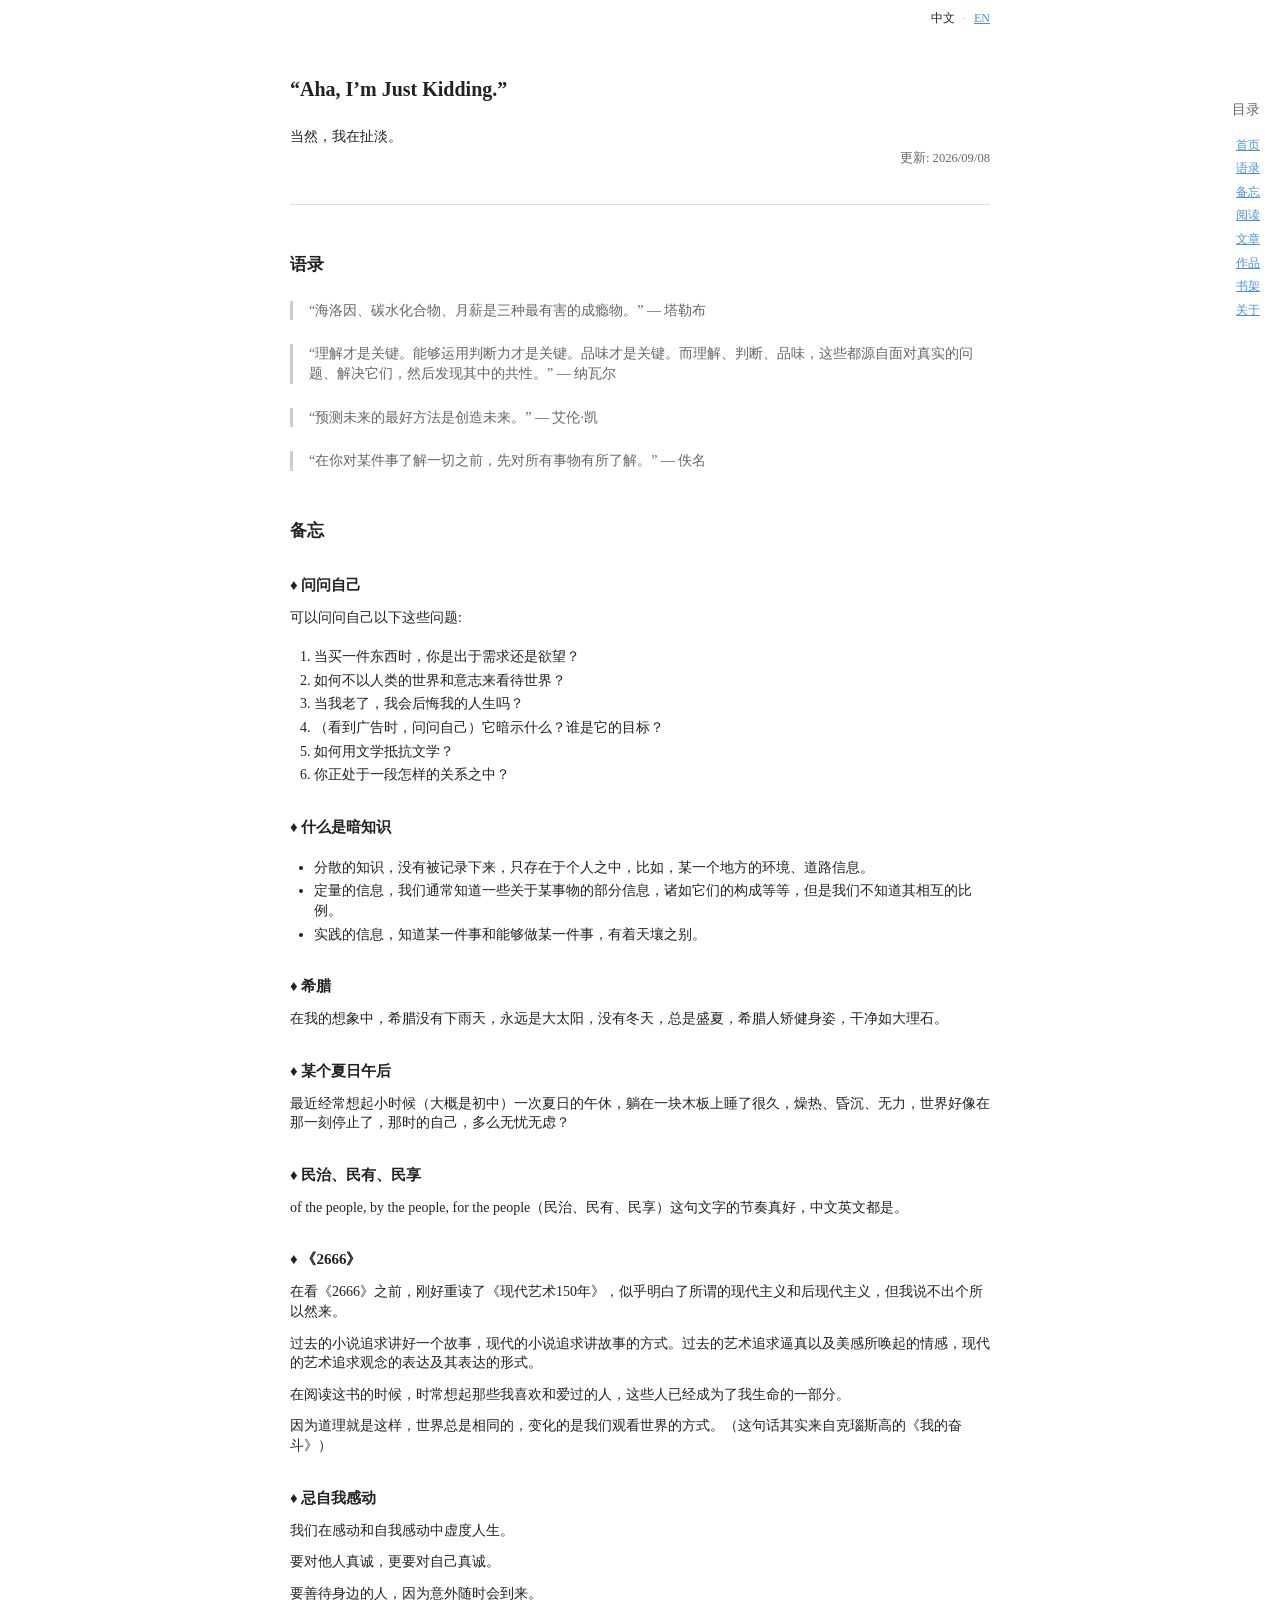
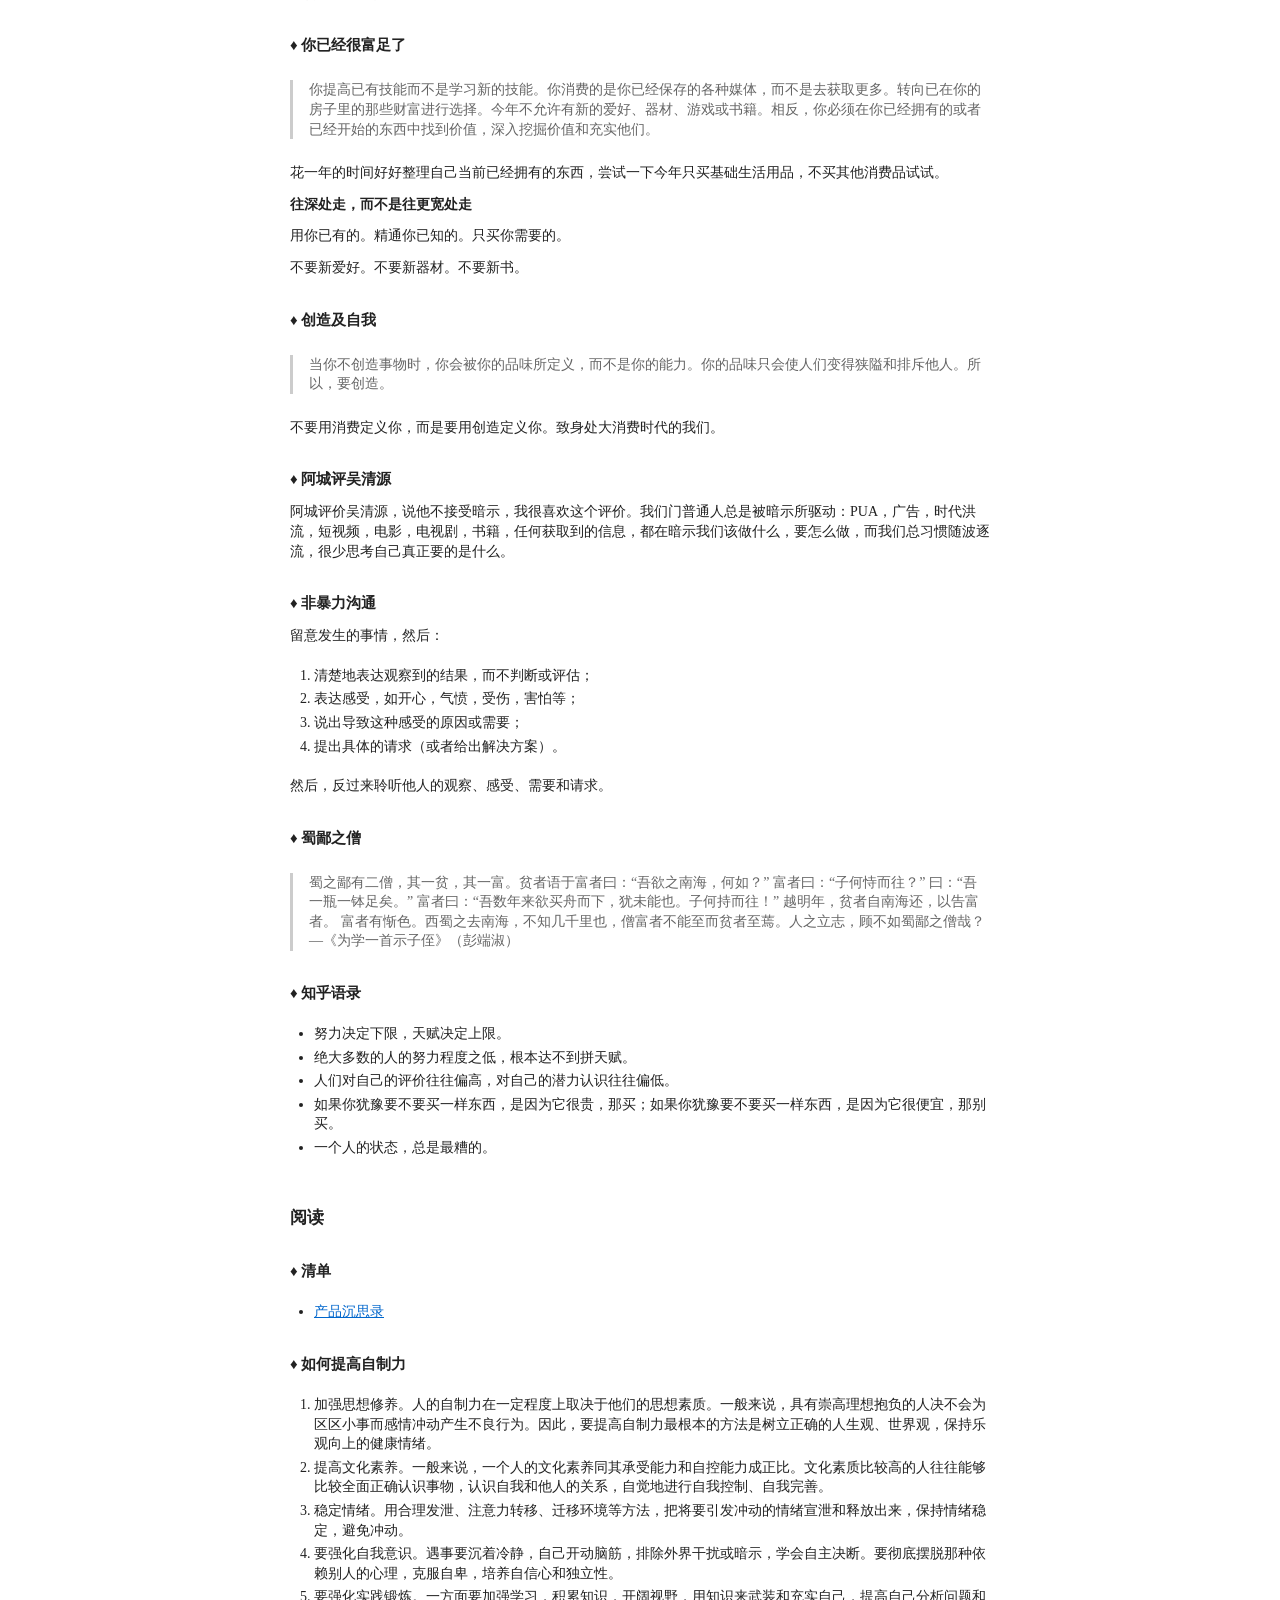
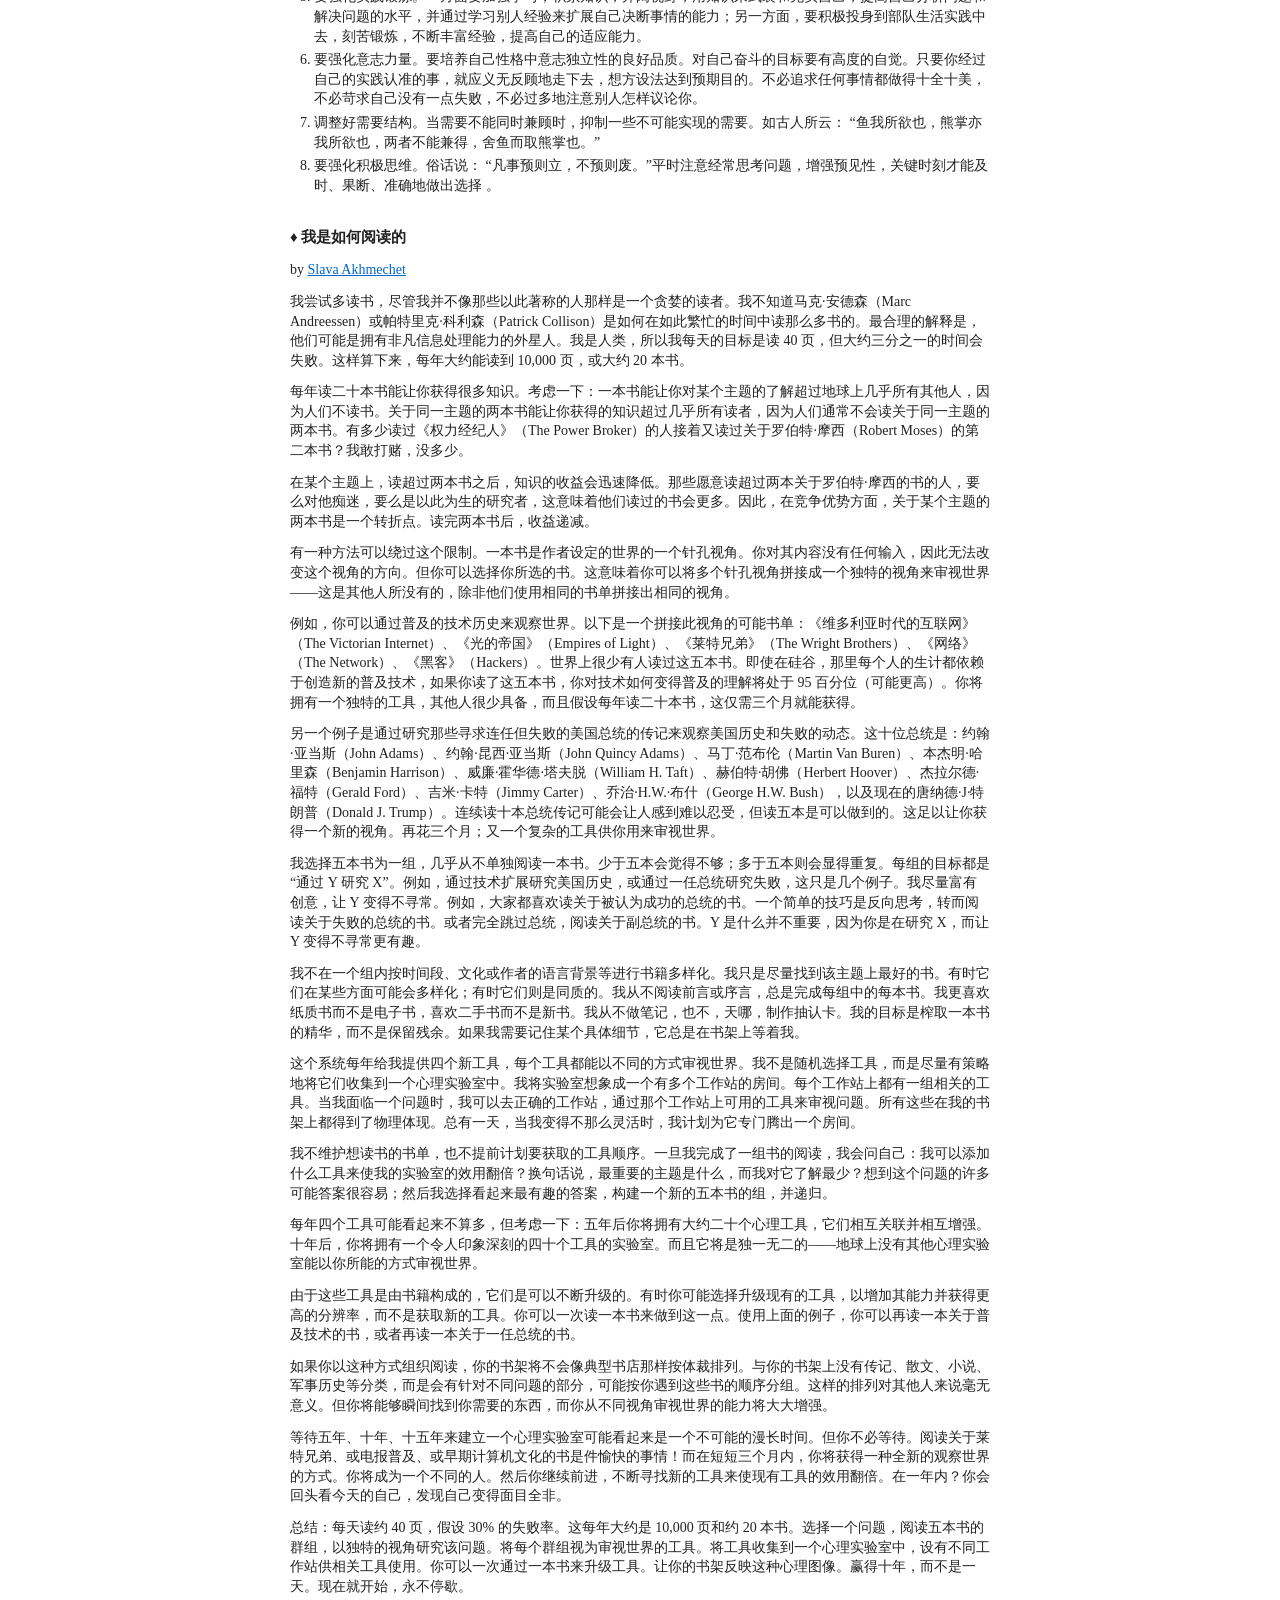
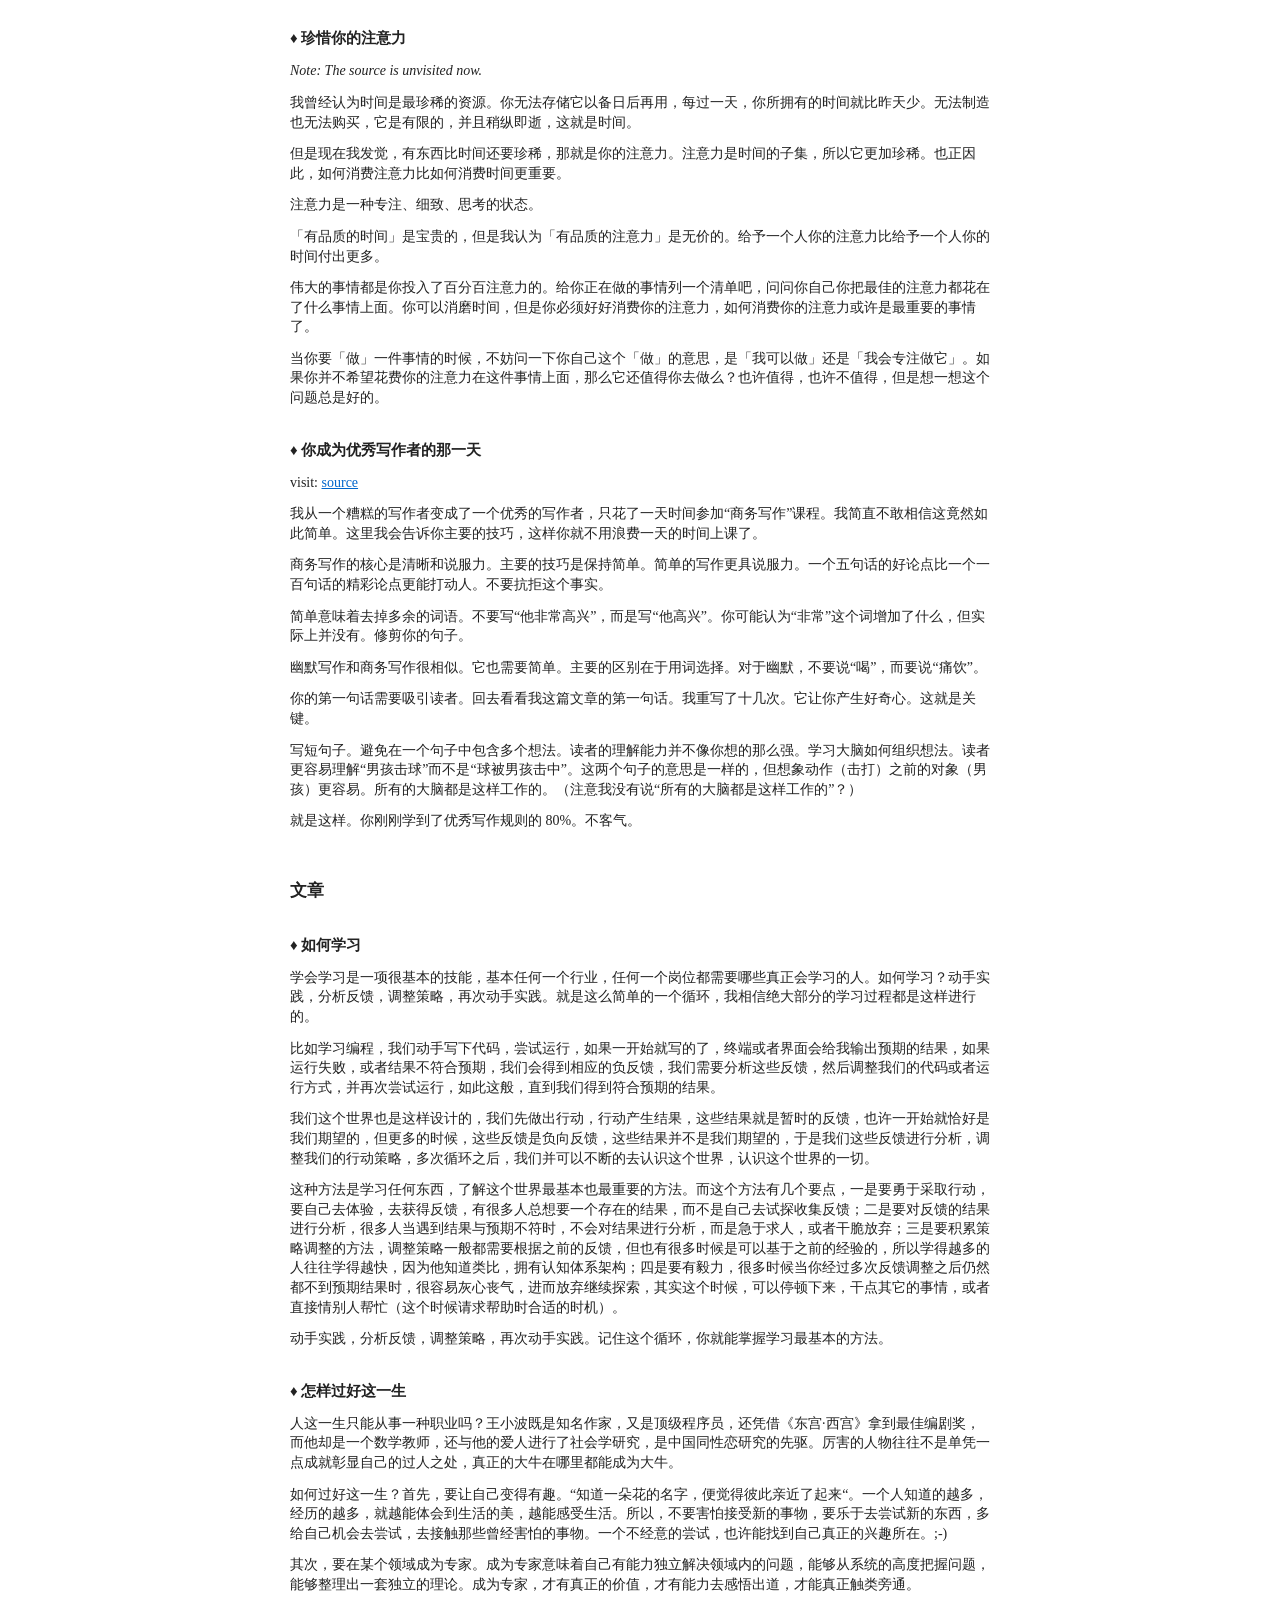
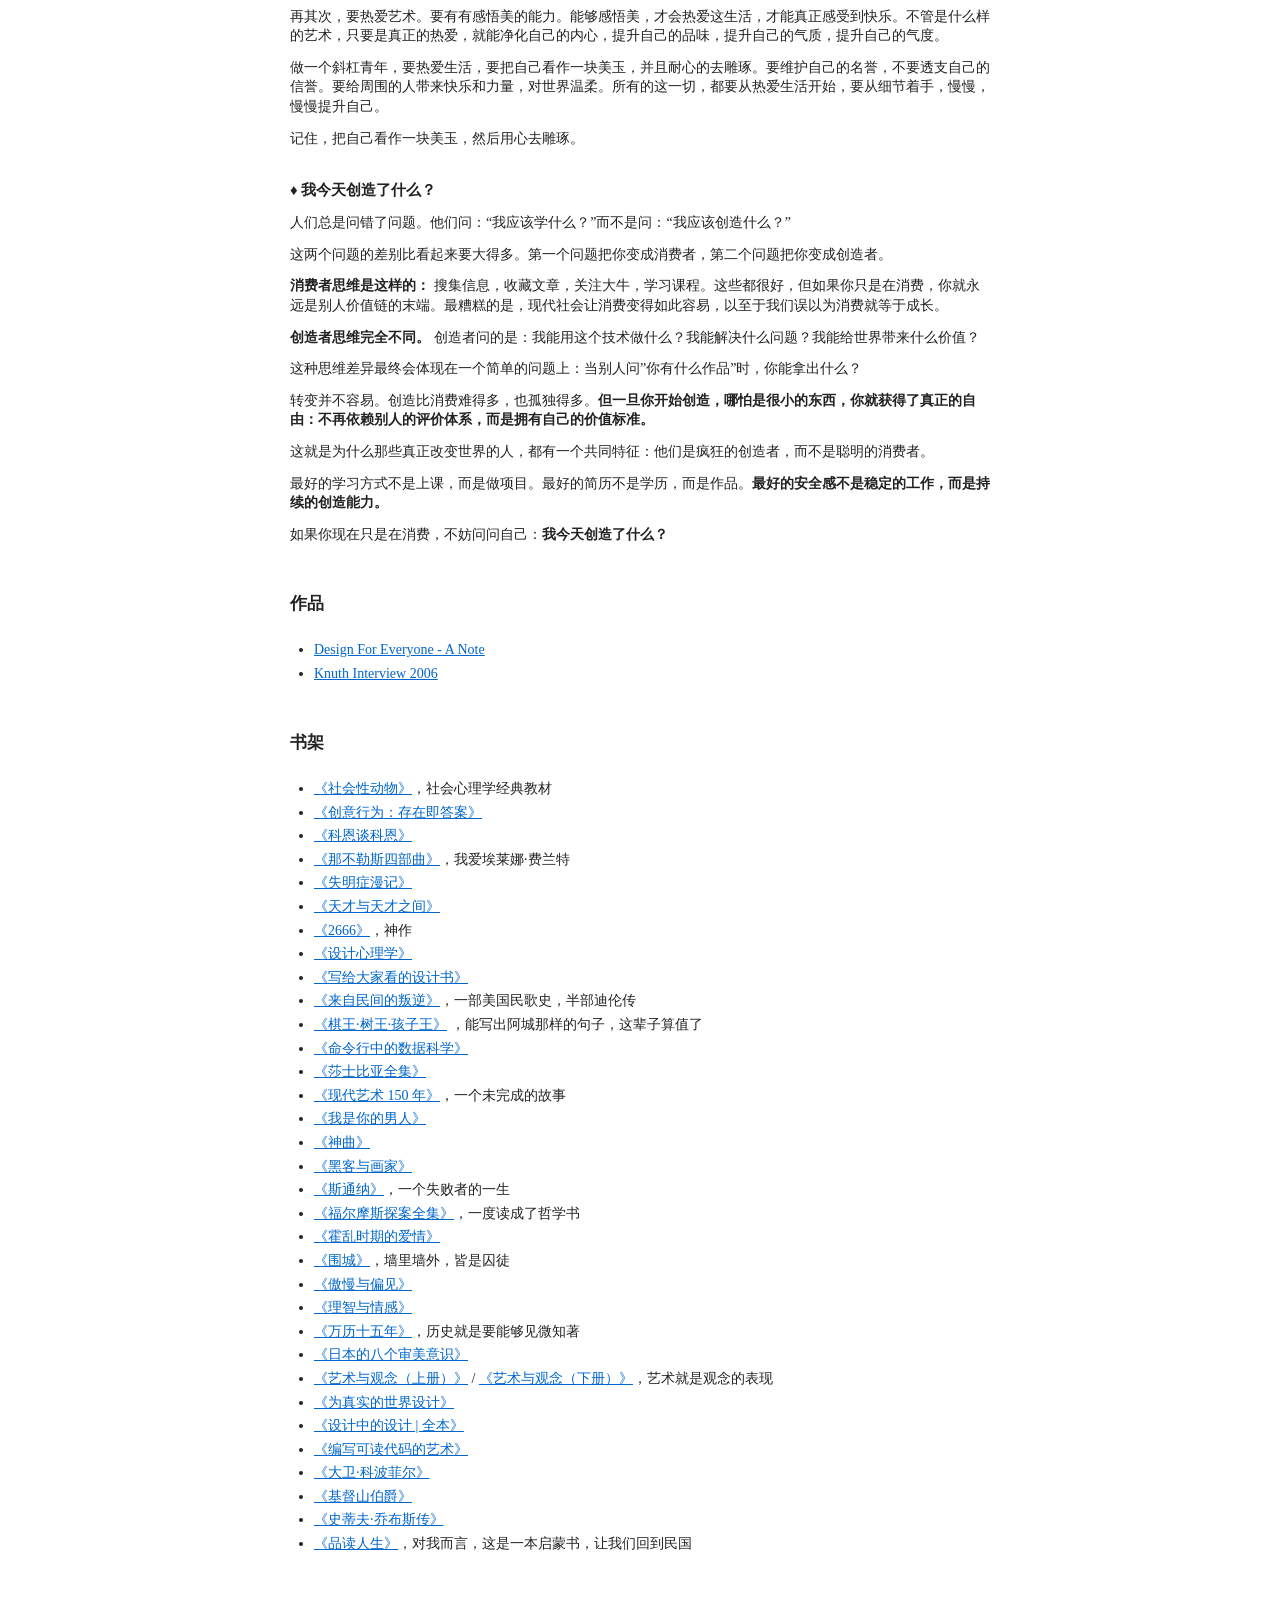
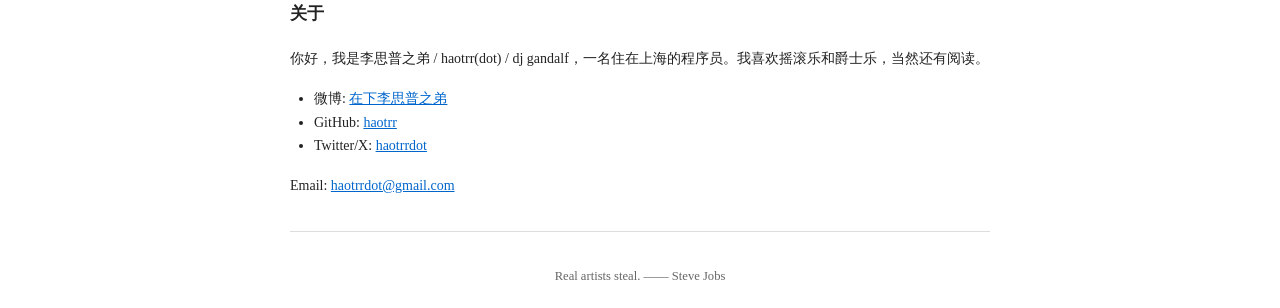
==== index.html @ d22b00c6 "拆分中英文主页，并记下翻译待校对。 Co-authored-by: Cursor <cursoragent@cursor.com>" ====
<!DOCTYPE html>
<html lang="zh-CN">
<head>
    <meta charset="UTF-8">
    <meta name="viewport" content="width=device-width, initial-scale=1.0">
    <title>Aha, I'm Just Kidding.</title>
    <link rel="stylesheet" href="styles.css">
    <link rel="alternate" hreflang="zh-CN" href="index.html">
    <link rel="alternate" hreflang="en" href="en.html">
</head>
<body>
<div class="container">
    <div class="main-content">
<p class="lang-switch"><span class="current">中文</span><span class="sep">·</span><a href="en.html" hreflang="en">EN</a></p>
<h1 id="aha-im-just-kidding.">“Aha, I’m Just Kidding.”</h1>
<p>当然，我在扯淡。</p>
<p class="update-time">更新: 2026/09/08</p>
<hr />
<h2 id="语录">语录</h2>
<blockquote>
<p>“海洛因、碳水化合物、月薪是三种最有害的成瘾物。” ― 塔勒布</p>
</blockquote>
<blockquote>
<p>“理解才是关键。能够运用判断力才是关键。品味才是关键。而理解、判断、品味，这些都源自面对真实的问题、解决它们，然后发现其中的共性。” — 纳瓦尔</p>
</blockquote>
<blockquote>
<p>“预测未来的最好方法是创造未来。” ― 艾伦·凯</p>
</blockquote>
<blockquote>
<p>“在你对某件事了解一切之前，先对所有事物有所了解。” ― 佚名</p>
</blockquote>
<h2 id="备忘">备忘</h2>
<h3 id="问问自己"> ♦ 问问自己</h3>
<p>可以问问自己以下这些问题:</p>
<ol type="1">
<li>当买一件东西时，你是出于需求还是欲望？</li>
<li>如何不以人类的世界和意志来看待世界？</li>
<li>当我老了，我会后悔我的人生吗？</li>
<li>（看到广告时，问问自己）它暗示什么？谁是它的目标？</li>
<li>如何用文学抵抗文学？</li>
<li>你正处于一段怎样的关系之中？</li>
</ol>
<h3 id="什么是暗知识"> ♦ 什么是暗知识</h3>
<ul>
<li>分散的知识，没有被记录下来，只存在于个人之中，比如，某一个地方的环境、道路信息。</li>
<li>定量的信息，我们通常知道一些关于某事物的部分信息，诸如它们的构成等等，但是我们不知道其相互的比例。</li>
<li>实践的信息，知道某一件事和能够做某一件事，有着天壤之别。</li>
</ul>
<h3 id="希腊"> ♦ 希腊</h3>
<p>在我的想象中，希腊没有下⾬天，永远是⼤太阳，没有冬天，总是盛夏，希腊⼈矫健身姿，⼲净如⼤理⽯。</p>
<h3 id="某个夏日午后"> ♦ 某个夏日午后</h3>
<p>最近经常想起⼩时候（⼤概是初中）⼀次夏⽇的午休，躺在⼀块⽊板上睡了很久，燥热、昏沉、⽆⼒，世界好像在那⼀刻停⽌了，那时的⾃⼰，多么⽆忧⽆虑？</p>
<h3 id="治有享"> ♦ ⺠治、⺠有、⺠享</h3>
<p>of the people, by the people, for the people（⺠治、⺠有、⺠享）这句⽂字的节奏真好，中⽂英⽂都是。</p>
<h3 id="section"> ♦ 《2666》</h3>
<p>在看《2666》之前，刚好重读了《现代艺术150年》，似乎明⽩了所谓的现代主义和后现代主义，但我说不出个所以然来。</p>
<p>过去的⼩说追求讲好⼀个故事，现代的⼩说追求讲故事的⽅式。过去的艺术追求逼真以及美感所唤起的情感，现代的艺术追求观念的表达及其表达的形式。</p>
<p>在阅读这书的时候，时常想起那些我喜欢和爱过的⼈，这些⼈已经成为了我⽣命的⼀部分。</p>
<p>因为道理就是这样，世界总是相同的，变化的是我们观看世界的⽅式。（这句话其实来⾃克瑙斯⾼的《我的奋⽃》）</p>
<h3 id="忌我感动"> ♦ 忌⾃我感动</h3>
<p>我们在感动和⾃我感动中虚度⼈⽣。</p>
<p>要对他⼈真诚，更要对⾃⼰真诚。</p>
<p>要善待身边的⼈，因为意外随时会到来。</p>
<h3 id="你已经很富足了"> ♦ 你已经很富足了</h3>
<blockquote>
<p>你提⾼已有技能⽽不是学习新的技能。你消费的是你已经保存的各种媒体，⽽不是去获取更多。转向已在你的房⼦⾥的那些财富进⾏选择。今年不允许有新的爱好、器材、游戏或书籍。相反，你必须在你已经拥有的或者已经开始的东⻄中找到价值，深⼊挖掘价值和充实他们。</p>
</blockquote>
<p>花⼀年的时间好好整理⾃⼰当前已经拥有的东⻄，尝试⼀下今年只买基础⽣活⽤品，不买其他消费品试试。</p>
<p><strong>往深处走，而不是往更宽处走</strong></p>
<p>用你已有的。精通你已知的。只买你需要的。</p>
<p>不要新爱好。不要新器材。不要新书。</p>
<h3 id="创造及自我"> ♦ 创造及自我</h3>
<blockquote>
<p>当你不创造事物时，你会被你的品味所定义，而不是你的能力。你的品味只会使人们变得狭隘和排斥他人。所以，要创造。</p>
</blockquote>
<p>不要⽤消费定义你，⽽是要⽤创造定义你。致身处⼤消费时代的我们。</p>
<h3 id="阿城评吴清源"> ♦ 阿城评吴清源</h3>
<p>阿城评价吴清源，说他不接受暗示，我很喜欢这个评价。我们门普通人总是被暗示所驱动：PUA，广告，时代洪流，短视频，电影，电视剧，书籍，任何获取到的信息，都在暗示我们该做什么，要怎么做，而我们总习惯随波逐流，很少思考自己真正要的是什么。</p>
<h3 id="非暴力沟通"> ♦ 非暴力沟通</h3>
<p>留意发生的事情，然后：</p>
<ol type="1">
<li>清楚地表达观察到的结果，而不判断或评估；</li>
<li>表达感受，如开心，气愤，受伤，害怕等；</li>
<li>说出导致这种感受的原因或需要；</li>
<li>提出具体的请求（或者给出解决方案）。</li>
</ol>
<p>然后，反过来聆听他人的观察、感受、需要和请求。</p>
<h3 id="蜀鄙之僧"> ♦ 蜀鄙之僧</h3>
<blockquote>
<p>蜀之鄙有二僧，其一贫，其一富。贫者语于富者曰：“吾欲之南海，何如？” 富者曰：“子何恃而往？” 曰：“吾一瓶一钵足矣。” 富者曰：“吾数年来欲买舟而下，犹未能也。子何持而往！” 越明年，贫者自南海还，以告富者。 富者有惭色。西蜀之去南海，不知几千里也，僧富者不能至而贫者至蔫。人之立志，顾不如蜀鄙之僧哉？―《为学一首示子侄》（彭端淑）</p>
</blockquote>
<h3 id="知乎语录"> ♦ 知乎语录</h3>
<ul>
<li>努力决定下限，天赋决定上限。</li>
<li>绝大多数的人的努力程度之低，根本达不到拼天赋。</li>
<li>人们对自己的评价往往偏高，对自己的潜力认识往往偏低。</li>
<li>如果你犹豫要不要买一样东西，是因为它很贵，那买；如果你犹豫要不要买一样东西，是因为它很便宜，那别买。</li>
<li>一个人的状态，总是最糟的。</li>
</ul>
<h2 id="阅读">阅读</h2>
<h3 id="清单"> ♦ 清单</h3>
<ul>
<li><a href="https://www.pmthinking.com/">产品沉思录</a></li>
</ul>
<h3 id="如何提高自制力"> ♦ 如何提高自制力</h3>
<ol type="1">
<li>加强思想修养。人的自制力在一定程度上取决于他们的思想素质。一般来说，具有崇高理想抱负的人决不会为区区小事而感情冲动产生不良行为。因此，要提高自制力最根本的方法是树立正确的人生观、世界观，保持乐观向上的健康情绪。</li>
<li>提高文化素养。一般来说，一个人的文化素养同其承受能力和自控能力成正比。文化素质比较高的人往往能够比较全面正确认识事物，认识自我和他人的关系，自觉地进行自我控制、自我完善。</li>
<li>稳定情绪。用合理发泄、注意力转移、迁移环境等方法，把将要引发冲动的情绪宣泄和释放出来，保持情绪稳定，避免冲动。</li>
<li>要强化自我意识。遇事要沉着冷静，自己开动脑筋，排除外界干扰或暗示，学会自主决断。要彻底摆脱那种依赖别人的心理，克服自卑，培养自信心和独立性。</li>
<li>要强化实践锻炼。一方面要加强学习，积累知识，开阔视野，用知识来武装和充实自己，提高自己分析问题和解决问题的水平，并通过学习别人经验来扩展自己决断事情的能力；另一方面，要积极投身到部队生活实践中去，刻苦锻炼，不断丰富经验，提高自己的适应能力。</li>
<li>要强化意志力量。要培养自己性格中意志独立性的良好品质。对自己奋斗的目标要有高度的自觉。只要你经过自己的实践认准的事，就应义无反顾地走下去，想方设法达到预期目的。不必追求任何事情都做得十全十美，不必苛求自己没有一点失败，不必过多地注意别人怎样议论你。</li>
<li>调整好需要结构。当需要不能同时兼顾时，抑制一些不可能实现的需要。如古人所云： “鱼我所欲也，熊掌亦我所欲也，两者不能兼得，舍鱼而取熊掌也。”</li>
<li>要强化积极思维。俗话说： “凡事预则立，不预则废。”平时注意经常思考问题，增强预见性，关键时刻才能及时、果断、准确地做出选择 。</li>
</ol>
<h3 id="我是如何阅读的"> ♦ 我是如何阅读的</h3>
<p>by <a href="https://www.spakhm.com/">Slava Akhmechet</a></p>
<p>我尝试多读书，尽管我并不像那些以此著称的人那样是一个贪婪的读者。我不知道马克·安德森（Marc Andreessen）或帕特里克·科利森（Patrick Collison）是如何在如此繁忙的时间中读那么多书的。最合理的解释是，他们可能是拥有非凡信息处理能力的外星人。我是人类，所以我每天的目标是读 40 页，但大约三分之一的时间会失败。这样算下来，每年大约能读到 10,000 页，或大约 20 本书。</p>
<p>每年读二十本书能让你获得很多知识。考虑一下：一本书能让你对某个主题的了解超过地球上几乎所有其他人，因为人们不读书。关于同一主题的两本书能让你获得的知识超过几乎所有读者，因为人们通常不会读关于同一主题的两本书。有多少读过《权力经纪人》（The Power Broker）的人接着又读过关于罗伯特·摩西（Robert Moses）的第二本书？我敢打赌，没多少。</p>
<p>在某个主题上，读超过两本书之后，知识的收益会迅速降低。那些愿意读超过两本关于罗伯特·摩西的书的人，要么对他痴迷，要么是以此为生的研究者，这意味着他们读过的书会更多。因此，在竞争优势方面，关于某个主题的两本书是一个转折点。读完两本书后，收益递减。</p>
<p>有一种方法可以绕过这个限制。一本书是作者设定的世界的一个针孔视角。你对其内容没有任何输入，因此无法改变这个视角的方向。但你可以选择你所选的书。这意味着你可以将多个针孔视角拼接成一个独特的视角来审视世界——这是其他人所没有的，除非他们使用相同的书单拼接出相同的视角。</p>
<p>例如，你可以通过普及的技术历史来观察世界。以下是一个拼接此视角的可能书单：《维多利亚时代的互联网》（The Victorian Internet）、《光的帝国》（Empires of Light）、《莱特兄弟》（The Wright Brothers）、《网络》（The Network）、《黑客》（Hackers）。世界上很少有人读过这五本书。即使在硅谷，那里每个人的生计都依赖于创造新的普及技术，如果你读了这五本书，你对技术如何变得普及的理解将处于 95 百分位（可能更高）。你将拥有一个独特的工具，其他人很少具备，而且假设每年读二十本书，这仅需三个月就能获得。</p>
<p>另一个例子是通过研究那些寻求连任但失败的美国总统的传记来观察美国历史和失败的动态。这十位总统是：约翰·亚当斯（John Adams）、约翰·昆西·亚当斯（John Quincy Adams）、马丁·范布伦（Martin Van Buren）、本杰明·哈里森（Benjamin Harrison）、威廉·霍华德·塔夫脱（William H. Taft）、赫伯特·胡佛（Herbert Hoover）、杰拉尔德·福特（Gerald Ford）、吉米·卡特（Jimmy Carter）、乔治·H.W.·布什（George H.W. Bush），以及现在的唐纳德·J·特朗普（Donald J. Trump）。连续读十本总统传记可能会让人感到难以忍受，但读五本是可以做到的。这足以让你获得一个新的视角。再花三个月；又一个复杂的工具供你用来审视世界。</p>
<p>我选择五本书为一组，几乎从不单独阅读一本书。少于五本会觉得不够；多于五本则会显得重复。每组的目标都是“通过 Y 研究 X”。例如，通过技术扩展研究美国历史，或通过一任总统研究失败，这只是几个例子。我尽量富有创意，让 Y 变得不寻常。例如，大家都喜欢读关于被认为成功的总统的书。一个简单的技巧是反向思考，转而阅读关于失败的总统的书。或者完全跳过总统，阅读关于副总统的书。Y 是什么并不重要，因为你是在研究 X，而让 Y 变得不寻常更有趣。</p>
<p>我不在一个组内按时间段、文化或作者的语言背景等进行书籍多样化。我只是尽量找到该主题上最好的书。有时它们在某些方面可能会多样化；有时它们则是同质的。我从不阅读前言或序言，总是完成每组中的每本书。我更喜欢纸质书而不是电子书，喜欢二手书而不是新书。我从不做笔记，也不，天哪，制作抽认卡。我的目标是榨取一本书的精华，而不是保留残余。如果我需要记住某个具体细节，它总是在书架上等着我。</p>
<p>这个系统每年给我提供四个新工具，每个工具都能以不同的方式审视世界。我不是随机选择工具，而是尽量有策略地将它们收集到一个心理实验室中。我将实验室想象成一个有多个工作站的房间。每个工作站上都有一组相关的工具。当我面临一个问题时，我可以去正确的工作站，通过那个工作站上可用的工具来审视问题。所有这些在我的书架上都得到了物理体现。总有一天，当我变得不那么灵活时，我计划为它专门腾出一个房间。</p>
<p>我不维护想读书的书单，也不提前计划要获取的工具顺序。一旦我完成了一组书的阅读，我会问自己：我可以添加什么工具来使我的实验室的效用翻倍？换句话说，最重要的主题是什么，而我对它了解最少？想到这个问题的许多可能答案很容易；然后我选择看起来最有趣的答案，构建一个新的五本书的组，并递归。</p>
<p>每年四个工具可能看起来不算多，但考虑一下：五年后你将拥有大约二十个心理工具，它们相互关联并相互增强。十年后，你将拥有一个令人印象深刻的四十个工具的实验室。而且它将是独一无二的——地球上没有其他心理实验室能以你所能的方式审视世界。</p>
<p>由于这些工具是由书籍构成的，它们是可以不断升级的。有时你可能选择升级现有的工具，以增加其能力并获得更高的分辨率，而不是获取新的工具。你可以一次读一本书来做到这一点。使用上面的例子，你可以再读一本关于普及技术的书，或者再读一本关于一任总统的书。</p>
<p>如果你以这种方式组织阅读，你的书架将不会像典型书店那样按体裁排列。与你的书架上没有传记、散文、小说、军事历史等分类，而是会有针对不同问题的部分，可能按你遇到这些书的顺序分组。这样的排列对其他人来说毫无意义。但你将能够瞬间找到你需要的东西，而你从不同视角审视世界的能力将大大增强。</p>
<p>等待五年、十年、十五年来建立一个心理实验室可能看起来是一个不可能的漫长时间。但你不必等待。阅读关于莱特兄弟、或电报普及、或早期计算机文化的书是件愉快的事情！而在短短三个月内，你将获得一种全新的观察世界的方式。你将成为一个不同的人。然后你继续前进，不断寻找新的工具来使现有工具的效用翻倍。在一年内？你会回头看今天的自己，发现自己变得面目全非。</p>
<p>总结：每天读约 40 页，假设 30% 的失败率。这每年大约是 10,000 页和约 20 本书。选择一个问题，阅读五本书的群组，以独特的视角研究该问题。将每个群组视为审视世界的工具。将工具收集到一个心理实验室中，设有不同工作站供相关工具使用。你可以一次通过一本书来升级工具。让你的书架反映这种心理图像。赢得十年，而不是一天。现在就开始，永不停歇。</p>
<h3 id="珍惜你的注意力"> ♦ 珍惜你的注意力</h3>
<p><em>Note: The source is unvisited now.</em></p>
<p>我曾经认为时间是最珍稀的资源。你无法存储它以备日后再用，每过一天，你所拥有的时间就比昨天少。无法制造也无法购买，它是有限的，并且稍纵即逝，这就是时间。</p>
<p>但是现在我发觉，有东西比时间还要珍稀，那就是你的注意力。注意力是时间的子集，所以它更加珍稀。也正因此，如何消费注意力比如何消费时间更重要。</p>
<p>注意力是一种专注、细致、思考的状态。</p>
<p>「有品质的时间」是宝贵的，但是我认为「有品质的注意力」是无价的。给予一个人你的注意力比给予一个人你的时间付出更多。</p>
<p>伟大的事情都是你投入了百分百注意力的。给你正在做的事情列一个清单吧，问问你自己你把最佳的注意力都花在了什么事情上面。你可以消磨时间，但是你必须好好消费你的注意力，如何消费你的注意力或许是最重要的事情了。</p>
<p>当你要「做」一件事情的时候，不妨问一下你自己这个「做」的意思，是「我可以做」还是「我会专注做它」。如果你并不希望花费你的注意力在这件事情上面，那么它还值得你去做么？也许值得，也许不值得，但是想一想这个问题总是好的。</p>
<h3 id="你成为优秀写作者的那一天"> ♦ 你成为优秀写作者的那一天</h3>
<p>visit: <a href="https://dilbertblog.typepad.com/the_dilbert_blog/2007/06/the_day_you_bec.html">source</a></p>
<p>我从一个糟糕的写作者变成了一个优秀的写作者，只花了一天时间参加“商务写作”课程。我简直不敢相信这竟然如此简单。这里我会告诉你主要的技巧，这样你就不用浪费一天的时间上课了。</p>
<p>商务写作的核心是清晰和说服力。主要的技巧是保持简单。简单的写作更具说服力。一个五句话的好论点比一个一百句话的精彩论点更能打动人。不要抗拒这个事实。</p>
<p>简单意味着去掉多余的词语。不要写“他非常高兴”，而是写“他高兴”。你可能认为“非常”这个词增加了什么，但实际上并没有。修剪你的句子。</p>
<p>幽默写作和商务写作很相似。它也需要简单。主要的区别在于用词选择。对于幽默，不要说“喝”，而要说“痛饮”。</p>
<p>你的第一句话需要吸引读者。回去看看我这篇文章的第一句话。我重写了十几次。它让你产生好奇心。这就是关键。</p>
<p>写短句子。避免在一个句子中包含多个想法。读者的理解能力并不像你想的那么强。学习大脑如何组织想法。读者更容易理解“男孩击球”而不是“球被男孩击中”。这两个句子的意思是一样的，但想象动作（击打）之前的对象（男孩）更容易。所有的大脑都是这样工作的。（注意我没有说“所有的大脑都是这样工作的”？）</p>
<p>就是这样。你刚刚学到了优秀写作规则的 80%。不客气。</p>
<h2 id="文章">文章</h2>
<h3 id="如何学习"> ♦ 如何学习</h3>
<p>学会学习是一项很基本的技能，基本任何一个行业，任何一个岗位都需要哪些真正会学习的人。如何学习？动手实践，分析反馈，调整策略，再次动手实践。就是这么简单的一个循环，我相信绝大部分的学习过程都是这样进行的。</p>
<p>比如学习编程，我们动手写下代码，尝试运行，如果一开始就写的了，终端或者界面会给我输出预期的结果，如果运行失败，或者结果不符合预期，我们会得到相应的负反馈，我们需要分析这些反馈，然后调整我们的代码或者运行方式，并再次尝试运行，如此这般，直到我们得到符合预期的结果。</p>
<p>我们这个世界也是这样设计的，我们先做出行动，行动产生结果，这些结果就是暂时的反馈，也许一开始就恰好是我们期望的，但更多的时候，这些反馈是负向反馈，这些结果并不是我们期望的，于是我们这些反馈进行分析，调整我们的行动策略，多次循环之后，我们并可以不断的去认识这个世界，认识这个世界的一切。</p>
<p>这种方法是学习任何东西，了解这个世界最基本也最重要的方法。而这个方法有几个要点，一是要勇于采取行动，要自己去体验，去获得反馈，有很多人总想要一个存在的结果，而不是自己去试探收集反馈；二是要对反馈的结果进行分析，很多人当遇到结果与预期不符时，不会对结果进行分析，而是急于求人，或者干脆放弃；三是要积累策略调整的方法，调整策略一般都需要根据之前的反馈，但也有很多时候是可以基于之前的经验的，所以学得越多的人往往学得越快，因为他知道类比，拥有认知体系架构；四是要有毅力，很多时候当你经过多次反馈调整之后仍然都不到预期结果时，很容易灰心丧气，进而放弃继续探索，其实这个时候，可以停顿下来，干点其它的事情，或者直接情别人帮忙（这个时候请求帮助时合适的时机）。</p>
<p>动手实践，分析反馈，调整策略，再次动手实践。记住这个循环，你就能掌握学习最基本的方法。</p>
<h3 id="怎样过好这一生"> ♦ 怎样过好这一生</h3>
<p>人这一生只能从事一种职业吗？王小波既是知名作家，又是顶级程序员，还凭借《东宫·西宫》拿到最佳编剧奖，而他却是一个数学教师，还与他的爱人进行了社会学研究，是中国同性恋研究的先驱。厉害的人物往往不是单凭一点成就彰显自己的过人之处，真正的大牛在哪里都能成为大牛。</p>
<p>如何过好这一生？首先，要让自己变得有趣。“知道一朵花的名字，便觉得彼此亲近了起来“。一个人知道的越多，经历的越多，就越能体会到生活的美，越能感受生活。所以，不要害怕接受新的事物，要乐于去尝试新的东西，多给自己机会去尝试，去接触那些曾经害怕的事物。一个不经意的尝试，也许能找到自己真正的兴趣所在。;-)</p>
<p>其次，要在某个领域成为专家。成为专家意味着自己有能力独立解决领域内的问题，能够从系统的高度把握问题，能够整理出一套独立的理论。成为专家，才有真正的价值，才有能力去感悟出道，才能真正触类旁通。</p>
<p>再其次，要热爱艺术。要有有感悟美的能力。能够感悟美，才会热爱这生活，才能真正感受到快乐。不管是什么样的艺术，只要是真正的热爱，就能净化自己的内心，提升自己的品味，提升自己的气质，提升自己的气度。</p>
<p>做一个斜杠青年，要热爱生活，要把自己看作一块美玉，并且耐心的去雕琢。要维护自己的名誉，不要透支自己的信誉。要给周围的人带来快乐和力量，对世界温柔。所有的这一切，都要从热爱生活开始，要从细节着手，慢慢，慢慢提升自己。</p>
<p>记住，把自己看作一块美玉，然后用心去雕琢。</p>
<h3 id="我今天创造了什么"> ♦ 我今天创造了什么？</h3>
<p>人们总是问错了问题。他们问：“我应该学什么？”而不是问：“我应该创造什么？”</p>
<p>这两个问题的差别比看起来要大得多。第一个问题把你变成消费者，第二个问题把你变成创造者。</p>
<p><strong>消费者思维是这样的：</strong> 搜集信息，收藏文章，关注大牛，学习课程。这些都很好，但如果你只是在消费，你就永远是别人价值链的末端。最糟糕的是，现代社会让消费变得如此容易，以至于我们误以为消费就等于成长。</p>
<p><strong>创造者思维完全不同。</strong> 创造者问的是：我能用这个技术做什么？我能解决什么问题？我能给世界带来什么价值？</p>
<p>这种思维差异最终会体现在一个简单的问题上：当别人问”你有什么作品”时，你能拿出什么？</p>
<p>转变并不容易。创造比消费难得多，也孤独得多。<strong>但一旦你开始创造，哪怕是很小的东西，你就获得了真正的自由：不再依赖别人的评价体系，而是拥有自己的价值标准。</strong></p>
<p>这就是为什么那些真正改变世界的人，都有一个共同特征：他们是疯狂的创造者，而不是聪明的消费者。</p>
<p>最好的学习方式不是上课，而是做项目。最好的简历不是学历，而是作品。<strong>最好的安全感不是稳定的工作，而是持续的创造能力。</strong></p>
<p>如果你现在只是在消费，不妨问问自己：<strong>我今天创造了什么？</strong></p>
<h2 id="作品">作品</h2>
<ul>
<li><a href="https://bdn-lab.craft.me/design">Design For Everyone - A Note</a></li>
<li><a href="https://qinhao.github.io/knuth/">Knuth Interview 2006</a></li>
</ul>
<h2 id="书架">书架</h2>
<ul>
<li><a href="https://book.douban.com/subject/34970886/">《社会性动物》</a>，社会心理学经典教材</li>
<li><a href="https://book.douban.com/subject/36897065/">《创意行为：存在即答案》</a></li>
<li><a href="https://book.douban.com/subject/36892415/">《科恩谈科恩》</a></li>
<li><a href="https://book.douban.com/series/36002">《那不勒斯四部曲》</a>，我爱埃莱娜·费兰特</li>
<li><a href="https://book.douban.com/subject/27141620/">《失明症漫记》</a></li>
<li><a href="https://book.douban.com/subject/35678095/">《天才与天才之间》</a></li>
<li><a href="https://book.douban.com/subject/6800379/">《2666》</a>，神作</li>
<li><a href="https://book.douban.com/subject/26742341/">《设计心理学》</a></li>
<li><a href="https://book.douban.com/subject/26664522/">《写给大家看的设计书》</a></li>
<li><a href="https://book.douban.com/subject/30294348/">《来自民间的叛逆》</a>，一部美国民歌史，半部迪伦传</li>
<li><a href="https://book.douban.com/subject/26739966/">《棋王·树王·孩子王》</a> ，能写出阿城那样的句子，这辈子算值了</li>
<li><a href="https://book.douban.com/subject/26387975/">《命令行中的数据科学》</a></li>
<li><a href="https://book.douban.com/series/4319">《莎士比亚全集》</a></li>
<li><a href="https://book.douban.com/subject/26854318/">《现代艺术 150 年》</a>，一个未完成的故事</li>
<li><a href="https://book.douban.com/subject/25858095/">《我是你的男人》</a></li>
<li><a href="https://book.douban.com/subject/35390580/">《神曲》</a></li>
<li><a href="https://book.douban.com/subject/35889905/">《黑客与画家》</a></li>
<li><a href="https://book.douban.com/subject/26425831/">《斯通纳》</a>，一个失败者的一生</li>
<li><a href="https://book.douban.com/subject/3723829/">《福尔摩斯探案全集》</a>，一度读成了哲学书</li>
<li><a href="https://book.douban.com/subject/10594787/">《霍乱时期的爱情》</a></li>
<li><a href="https://book.douban.com/subject/1008145/">《围城》</a>，墙里墙外，皆是囚徒</li>
<li><a href="https://book.douban.com/subject/26904471/">《傲慢与偏见》</a></li>
<li><a href="https://book.douban.com/subject/35494990/">《理智与情感》</a></li>
<li><a href="https://book.douban.com/subject/1858410/">《万历十五年》</a>，历史就是要能够见微知著</li>
<li><a href="https://book.douban.com/subject/27193382/">《日本的八个审美意识》</a></li>
<li><a href="https://book.douban.com/subject/3312323/">《艺术与观念（上册）》</a> / <a href="https://book.douban.com/subject/3312621/">《艺术与观念（下册）》</a>，艺术就是观念的表现</li>
<li><a href="https://book.douban.com/subject/35249954/">《为真实的世界设计》</a></li>
<li><a href="https://book.douban.com/subject/4230237/">《设计中的设计 | 全本》</a></li>
<li><a href="https://book.douban.com/subject/10797189/">《编写可读代码的艺术》</a></li>
<li><a href="https://book.douban.com/subject/25897663/">《大卫·科波菲尔》</a></li>
<li><a href="https://book.douban.com/subject/30286914/">《基督山伯爵》</a></li>
<li><a href="https://book.douban.com/subject/6798611/">《史蒂夫·乔布斯传》</a></li>
<li><a href="https://book.douban.com/subject/1275171/">《品读人生》</a>，对我而言，这是一本启蒙书，让我们回到民国</li>
</ul>
<h2 id="关于">关于</h2>
<p>你好，我是李思普之弟 / haotrr(dot) / dj gandalf，一名住在上海的程序员。我喜欢摇滚乐和爵士乐，当然还有阅读。</p>
<ul>
<li>微博: <a href="https://weibo.com/u/1762280947">在下李思普之弟</a></li>
<li>GitHub: <a href="https://github.com/haotrr">haotrr</a></li>
<li>Twitter/X: <a href="https://x.com/haotrrdot">haotrrdot</a></li>
</ul>
<p>Email: <a href="mailto:haotrrdot@gmail.com">haotrrdot@gmail.com</a></p>
<hr />
<p class="footer-quote">
Real artists steal. —— Steve Jobs
</p>
    </div>
    <div class="sidebar">
<nav class="toc">
  <h3>目录</h3>
  <ul><li><a href="#">首页</a></li></ul>
  <ul>
  <li><a href="#语录">语录</a></li>
  <li><a href="#备忘">备忘</a></li>
  <li><a href="#阅读">阅读</a></li>
  <li><a href="#文章">文章</a></li>
  <li><a href="#作品">作品</a></li>
  <li><a href="#书架">书架</a></li>
  <li><a href="#关于">关于</a></li>
  </ul>
</nav>
    </div>
</div>
</body>
</html>
---- styles.css ----
/* Simplified Markdown HTML Styles */

body { 
    font-family: "system-ui, sans-serif";
    margin: 0; 
    padding: 10px; 
    line-height: 1.4;
    color: #222;
    font-size: 14px;
}

/* Container layout */
.container {
    position: relative;
    max-width: 700px;
    margin: 0 auto;
}

.main-content {
    width: 100%;
}

.sidebar {
    position: fixed;
    top: 100px;
    right: 20px;
    width: 200px;
    z-index: 1000;
}

/* Headings */
h1, h2 { 
    margin-top: 48px;
    margin-bottom: 24px;
}

h1 { 
    font-size: 20px;
}

h2 { 
    font-size: 17px;
}

h3 { 
    font-size: 15px;
    margin-top: 32px;
    margin-bottom: 12px;
}

h4 {
    font-size: 14px;
    font-weight: bold;
    margin-top: 24px;
    margin-bottom: 12px;
}

/* Paragraphs */
p {
    margin: 12px 0;
    line-height: 1.4;
}

/* Blockquotes */
blockquote { 
    border-left: 3px solid #ccc; 
    margin: 24px 0; 
    padding-left: 16px; 
    color: #666;
    line-height: 1.4;
}

/* Code */
code { 
    background: #f5f5f5; 
    padding: 2px 4px; 
    font-family: monospace;
    font-size: 13px;
}

pre { 
    background: #f5f5f5; 
    padding: 12px; 
    overflow-x: auto;
    margin: 24px 0;
    line-height: 1.4;
    font-size: 13px;
}

pre code {
    background: none;
    padding: 0;
}

/* Lists */
ul, ol { 
    margin: 20px 0;
    padding-left: 24px; 
    line-height: 1.4;
}

li { 
    margin: 4px 0; 
}

/* Links */
a { 
    color: #0066cc; 
}

a:visited {
    color: #888;
}

/* Back button keeps original color when visited */
a.back-button:visited {
    color: #0066cc;
}

a:hover { 
    text-decoration: underline; 
}

/* Tables */
table {
    border-collapse: collapse;
    width: 100%;
    margin: 24px 0;
}

th, td {
    border: 1px solid #ddd;
    padding: 8px;
    font-size: 13px;
}

th {
    background: #f5f5f5;
}

/* Horizontal Rules */
hr {
    border: none;
    height: 1px;
    background: #ddd;
    margin: 36px auto;
}

/* Image Styles */
img {
    max-width: 100%;
    height: auto;
    display: block;
    margin: 16px auto;
    border-radius: 4px;
    box-shadow: 0 2px 8px rgba(0, 0, 0, 0.1);
}

/* Image Container */
figure {
    margin: 24px 0;
    text-align: center;
}

figure img {
    margin: 0 auto 8px;
}

/* Image Caption */
figcaption {
    font-size: 12px;
    color: #666;
    font-style: italic;
    margin-top: 8px;
    line-height: 1.4;
}

/* Hide captions containing URLs */
figcaption[aria-hidden="true"] {
    display: none;
}

/* Hide captions starting with http */
figcaption:is([title^="http"], [alt^="http"]) {
    display: none;
}

/* Mobile Image Optimization */
@media (max-width: 768px) {
    img {
        margin: 12px auto;
        border-radius: 2px;
        box-shadow: 0 1px 4px rgba(0, 0, 0, 0.1);
    }
    
    figure {
        margin: 16px 0;
    }
    
    figcaption {
        font-size: 11px;
        padding: 0 8px;
    }
}

/* Responsive layout */
@media (max-width: 1024px) {
    .sidebar {
        display: none;
    }
}

/* Language switch — keep visible on mobile (sidebar is hidden <1024px) */
.lang-switch {
    text-align: right;
    font-size: 12px;
    margin: 0 0 8px;
    color: #666;
}

.lang-switch .sep {
    margin: 0 8px;
    color: #ccc;
}

.lang-switch .current {
    color: #222;
}

.lang-switch a {
    color: #4a90e2;
}

.lang-switch a:visited {
    color: #4a90e2;
}

/* Update timestamp and footer styles */
.update-time {
    color: #666;
    font-size: 0.9em;
    margin-top: -8px;
    text-align: right;
}

.footer-quote {
    color: #666;
    font-size: 0.9em;
    text-align: center;
    margin-top: 24px;
}

/* Table of Contents Styles */
.toc {
    background: none;
    border: none;
    padding: 0;
    margin: 0;
    box-shadow: none;
    font-size: 14px;
    text-align: right;
}

.toc h3 {
    margin: 0 0 15px 0;
    color: #666;
    font-size: 14px;
    font-weight: normal;
    border: none;
    padding: 0;
    text-align: right;
}

.toc ul {
    list-style: none;
    padding: 0;
    margin: 0;
}

.toc li {
    margin: 4px 0;
    padding: 0;
}

.toc a {
    color: #4a90e2;
    text-decoration: underline;
    padding: 0;
    border-radius: 0;
    transition: none;
    display: inline;
    font-size: 12px;
}

.toc a:hover {
    background: none;
    color: #357abd;
    text-decoration: underline;
}

.toc a:active {
    background: none;
}

.toc a:visited {
    color: #999;
}
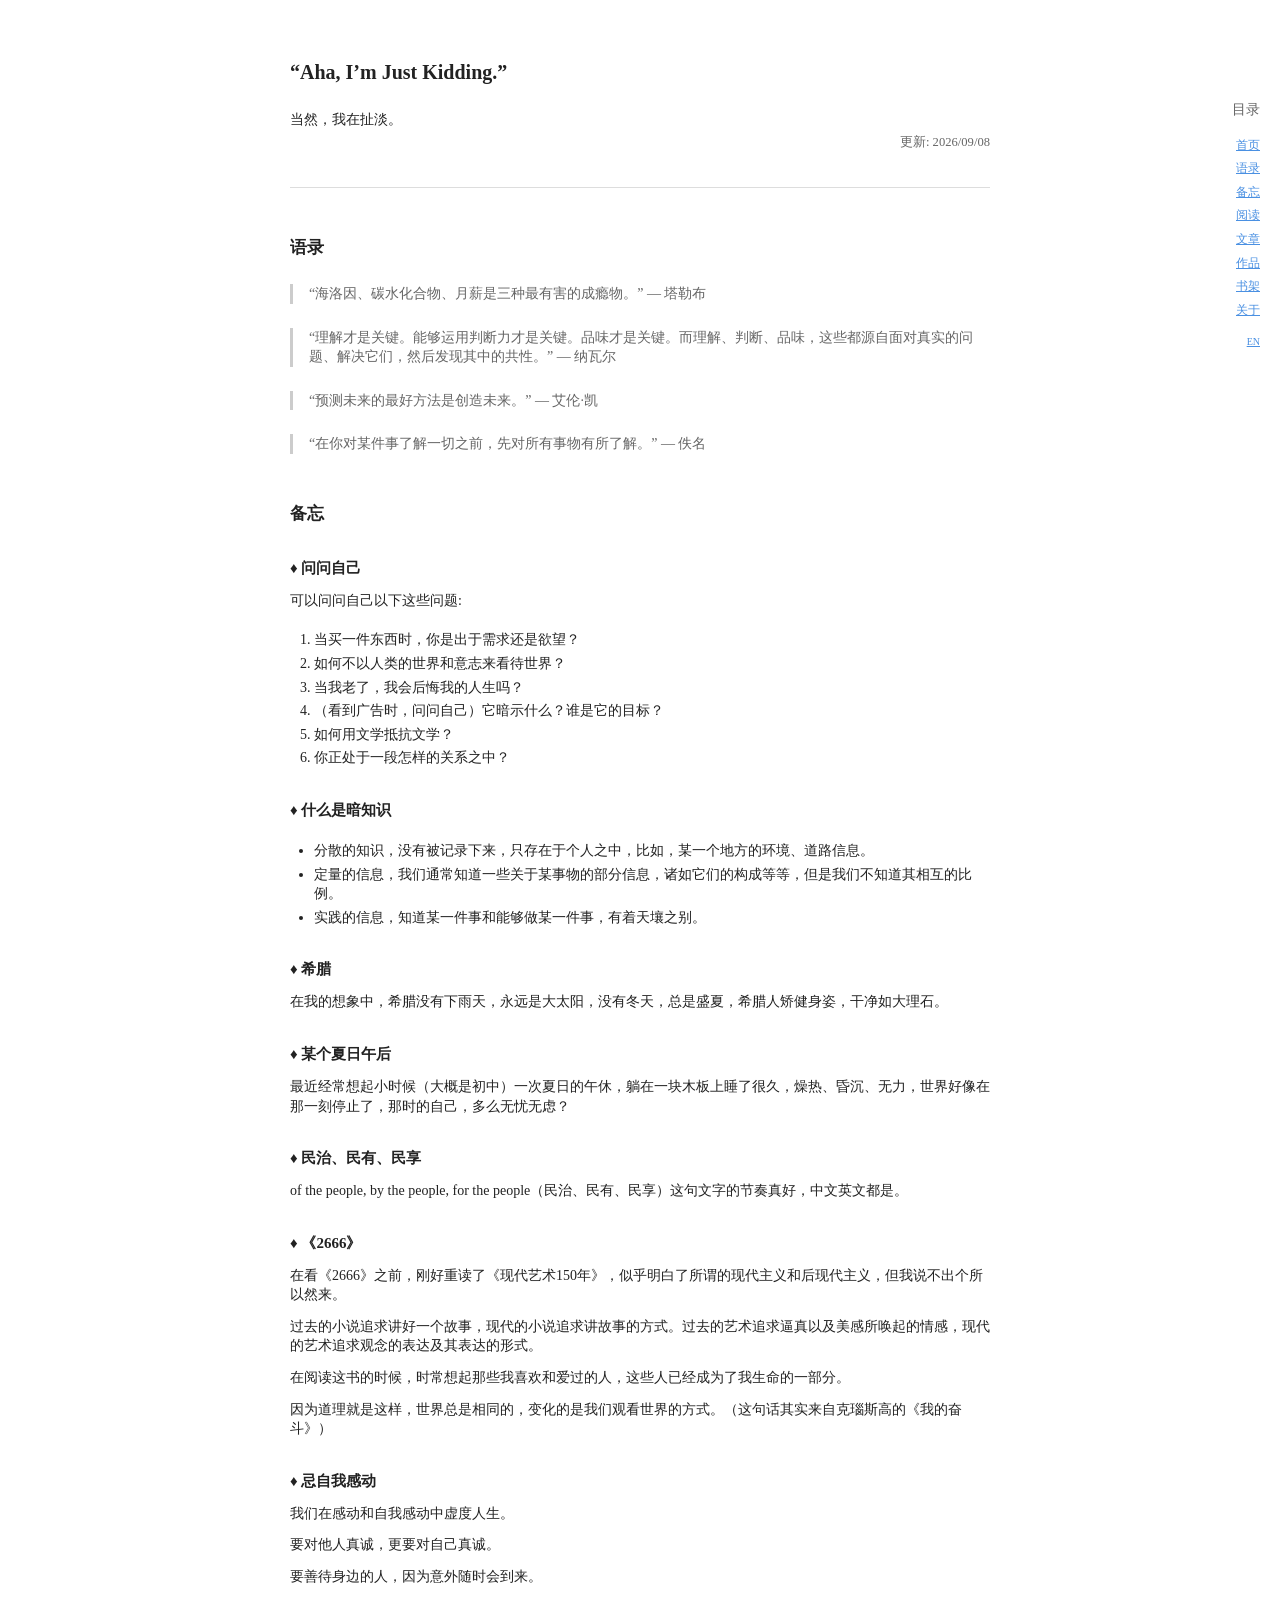
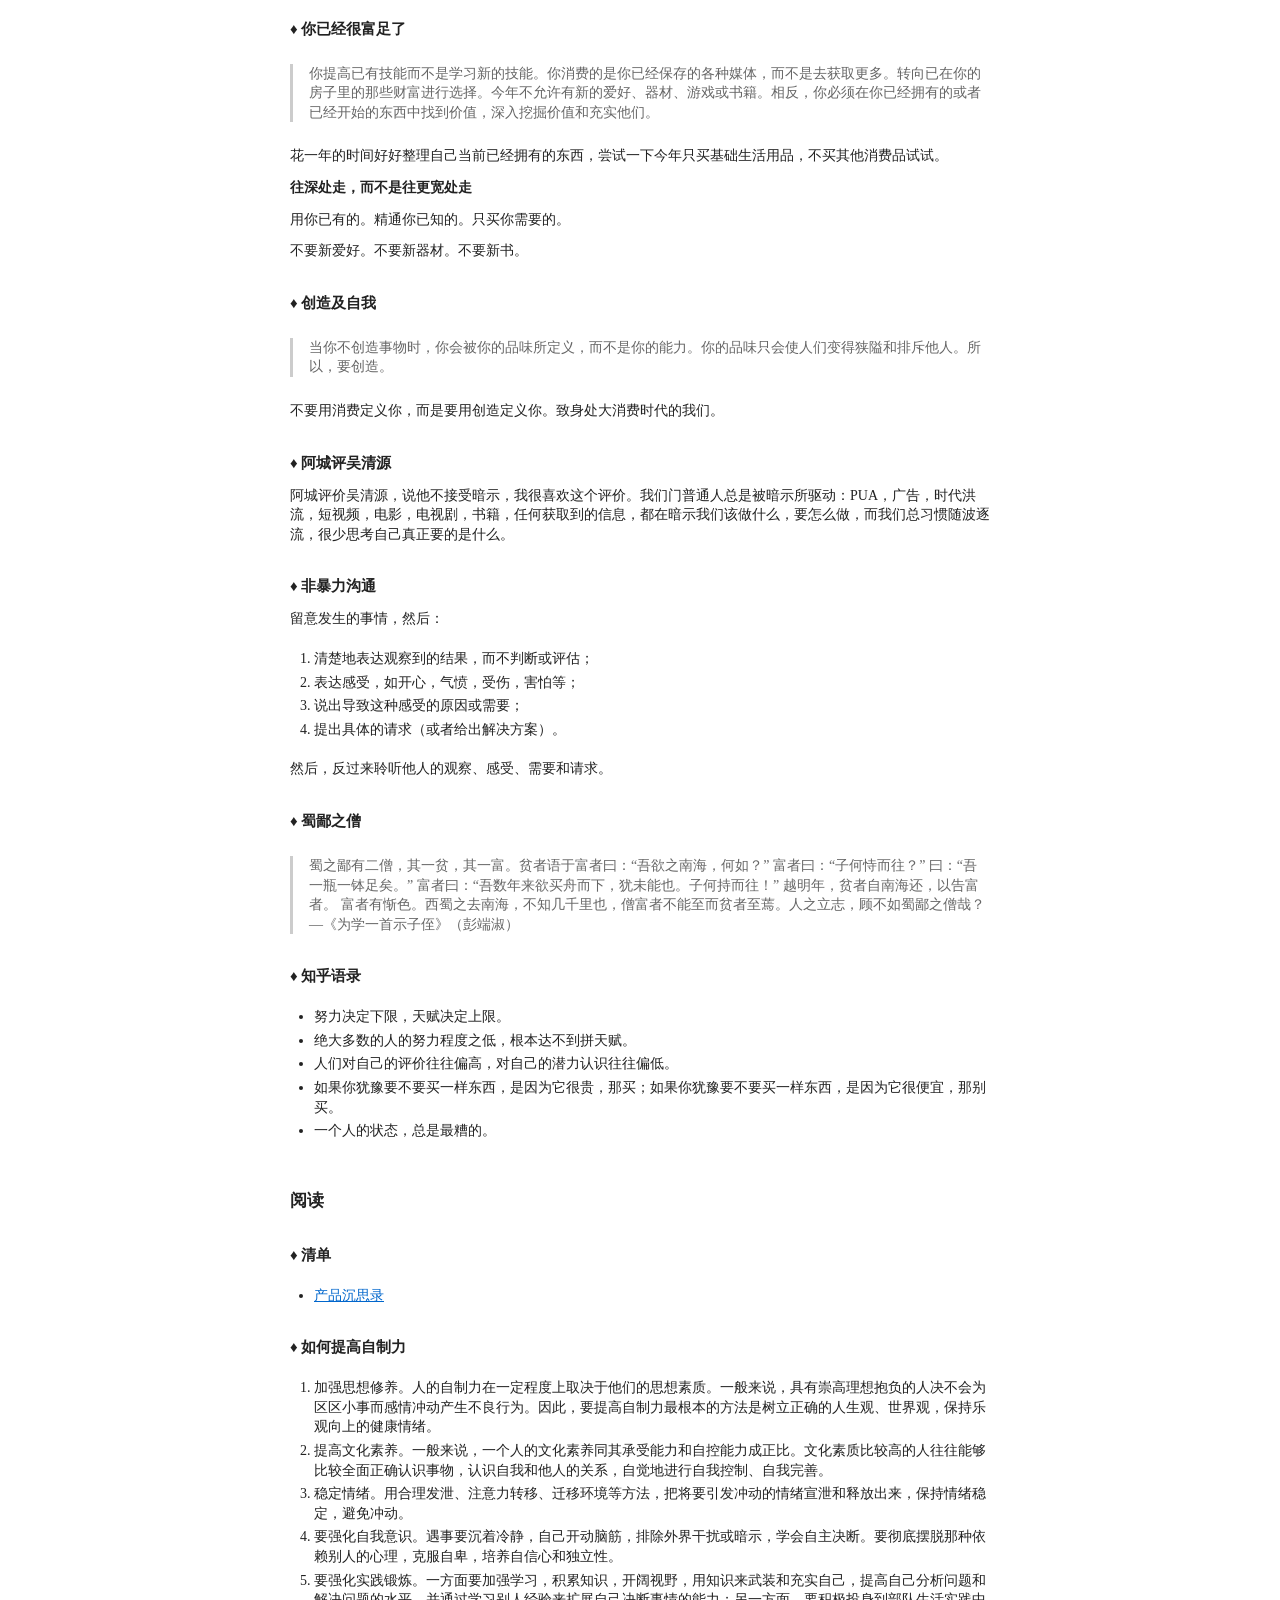
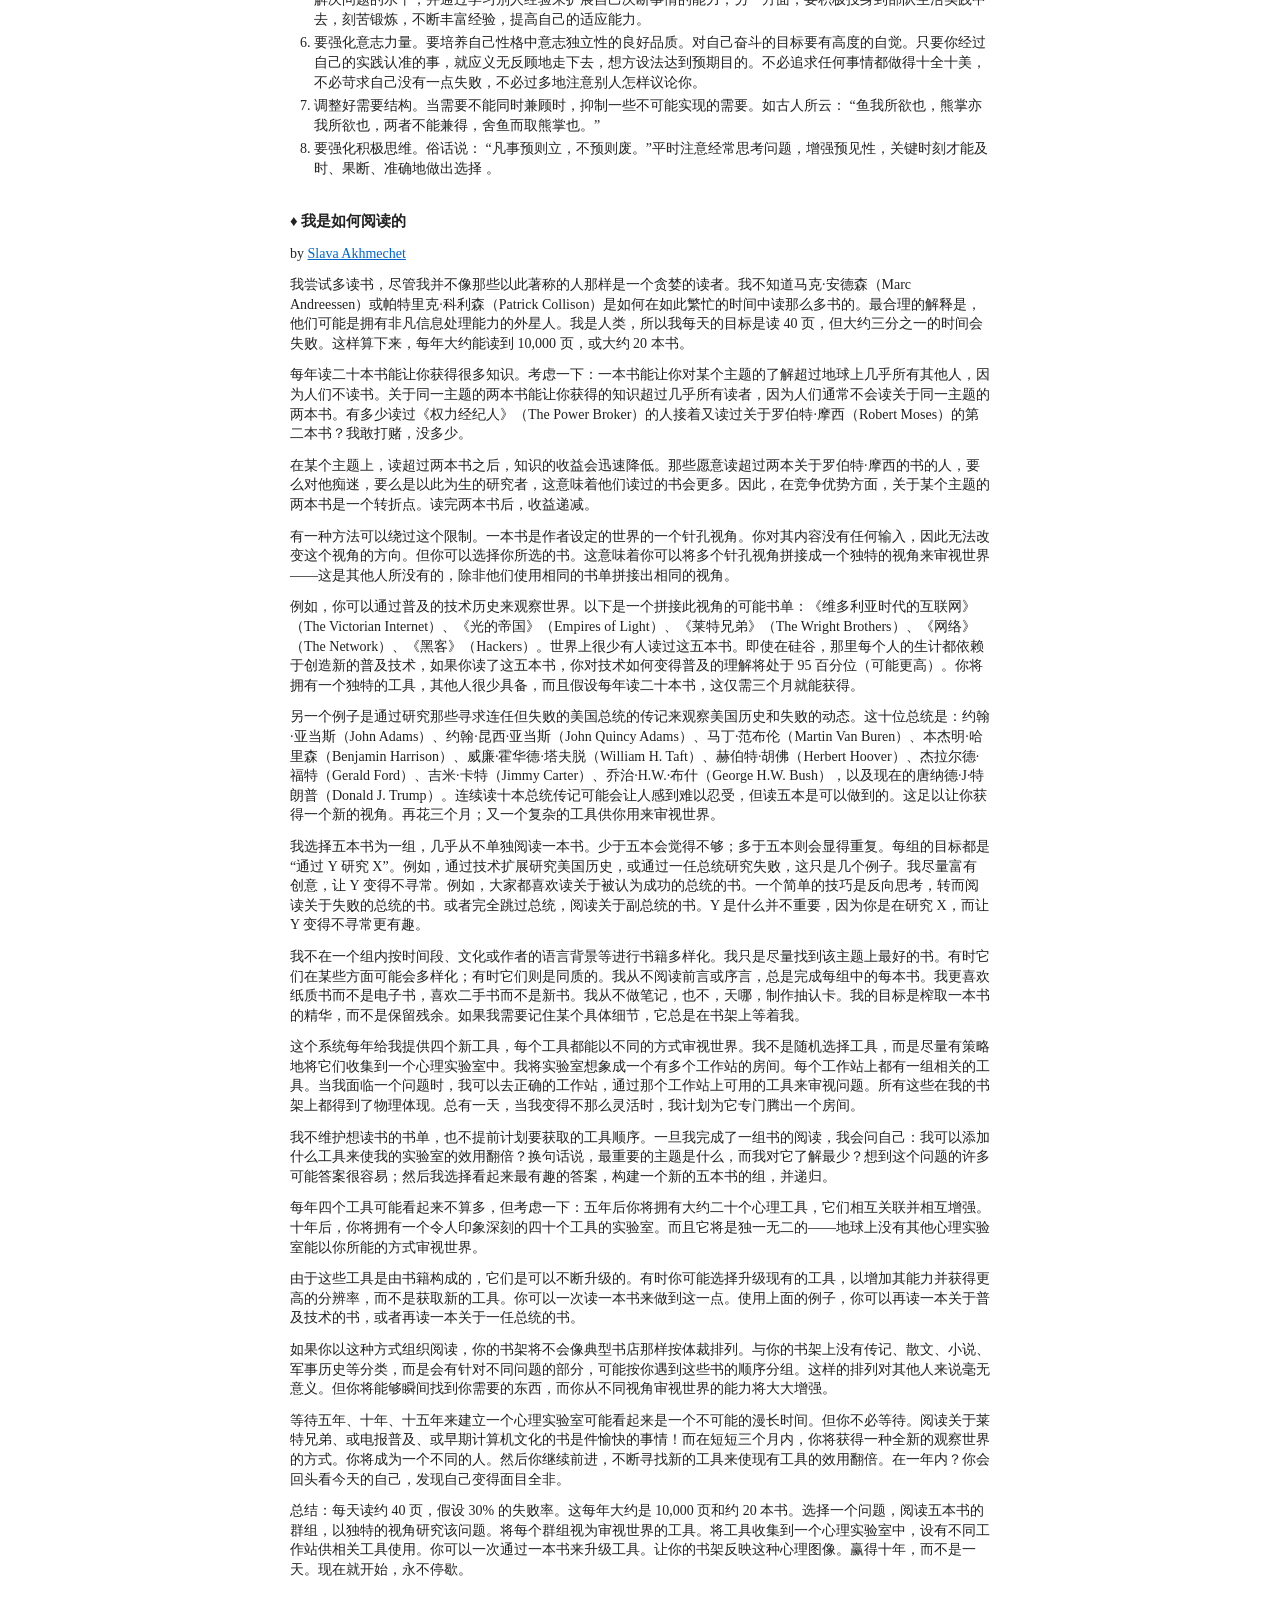
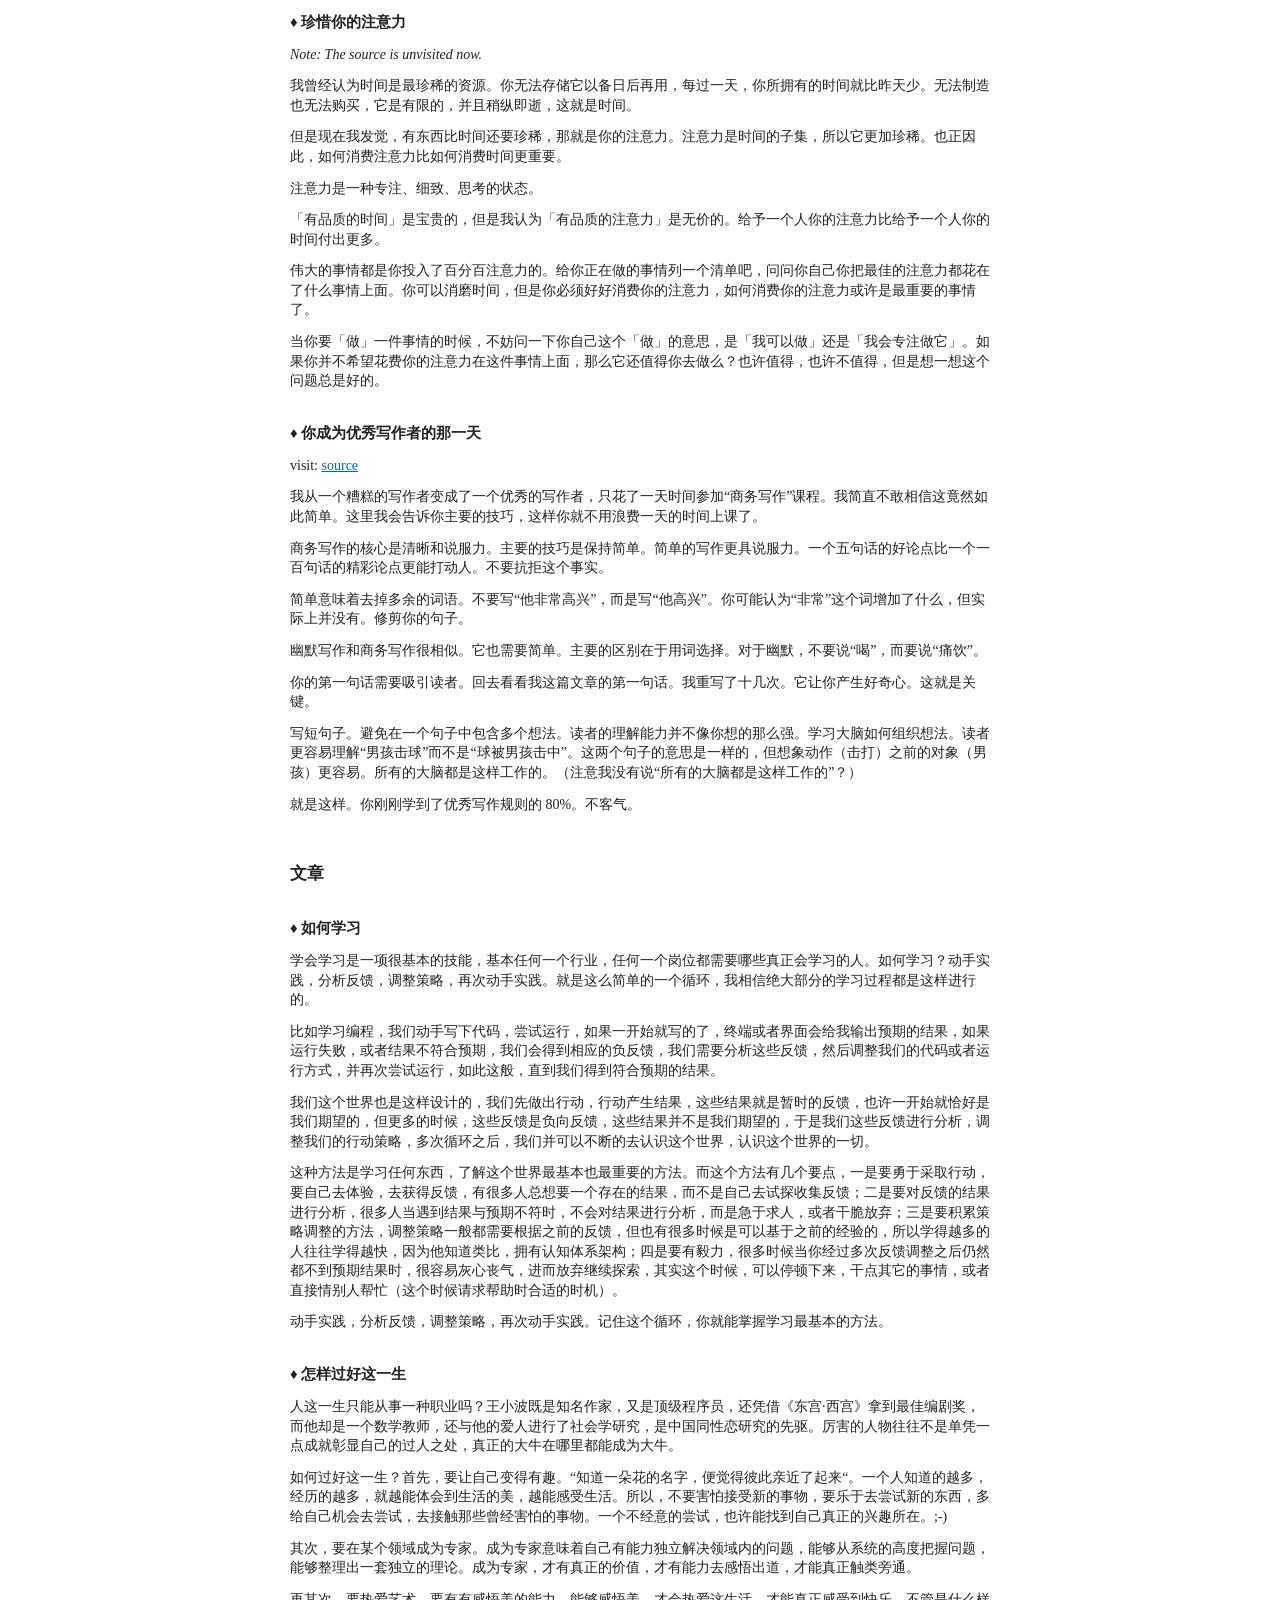
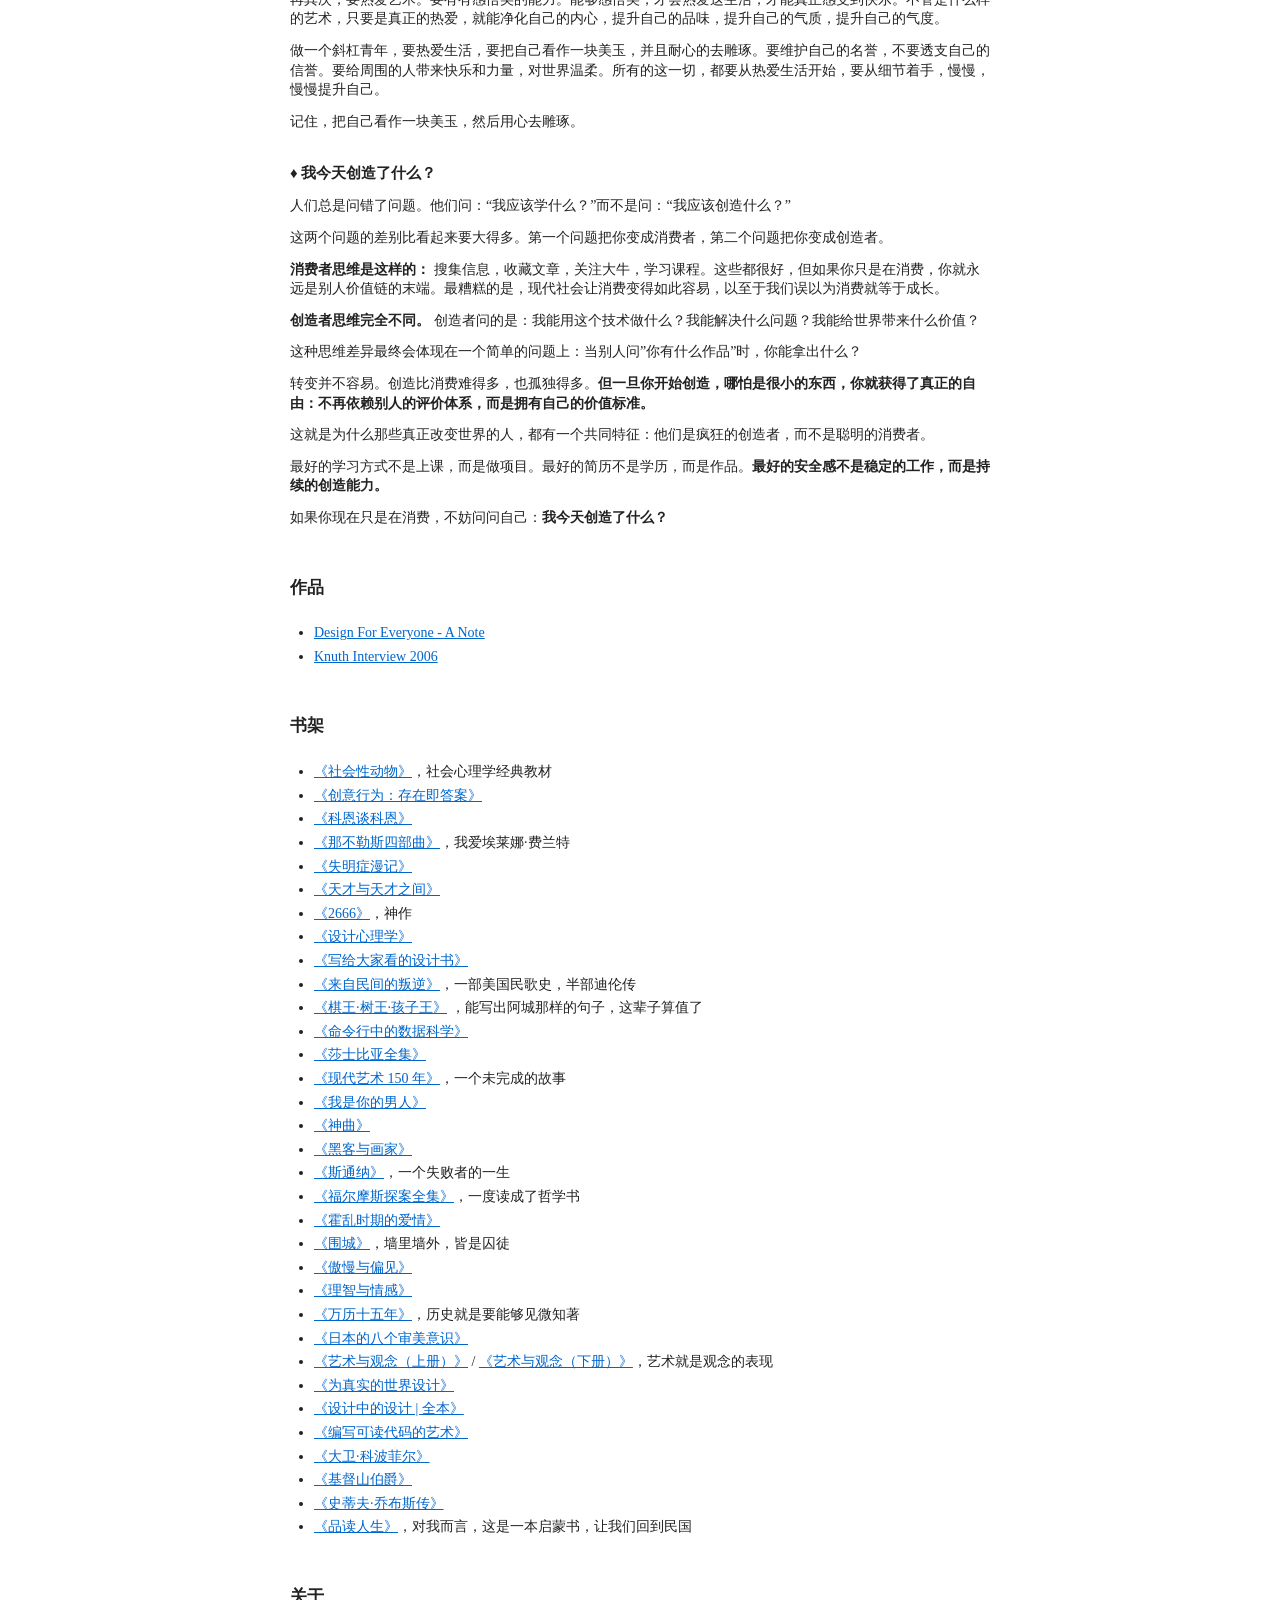
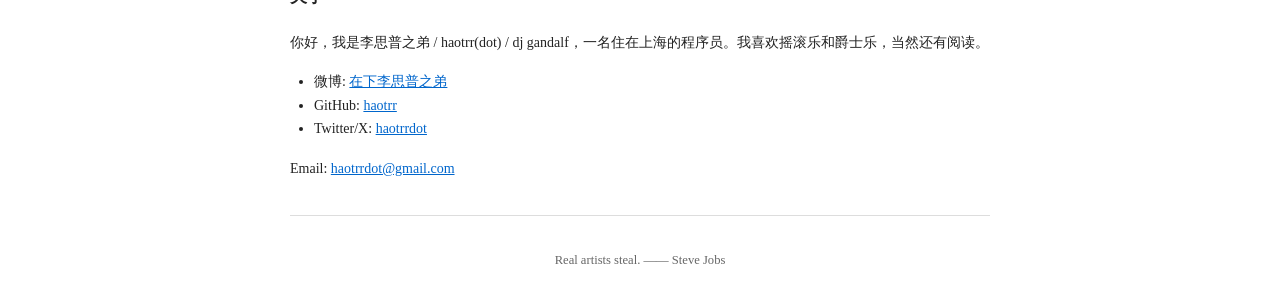
==== commit 8dcdb7d5: "把语言切换移到目录下方，并只显示另一语种。 Co-authored-by: Cursor <cursoragent@cursor.com>" ====
--- a/index.html
+++ b/index.html
@@ -11,7 +11,6 @@
 <body>
 <div class="container">
     <div class="main-content">
-<p class="lang-switch"><span class="current">中文</span><span class="sep">·</span><a href="en.html" hreflang="en">EN</a></p>
 <h1 id="aha-im-just-kidding.">“Aha, I’m Just Kidding.”</h1>
 <p>当然，我在扯淡。</p>
 <p class="update-time">更新: 2026/09/08</p>
@@ -238,6 +237,7 @@
   <li><a href="#书架">书架</a></li>
   <li><a href="#关于">关于</a></li>
   </ul>
+  <p class="lang-switch"><a href="en.html" hreflang="en">EN</a></p>
 </nav>
     </div>
 </div>
--- a/styles.css
+++ b/styles.css
@@ -210,31 +210,6 @@
     }
 }
 
-/* Language switch — keep visible on mobile (sidebar is hidden <1024px) */
-.lang-switch {
-    text-align: right;
-    font-size: 12px;
-    margin: 0 0 8px;
-    color: #666;
-}
-
-.lang-switch .sep {
-    margin: 0 8px;
-    color: #ccc;
-}
-
-.lang-switch .current {
-    color: #222;
-}
-
-.lang-switch a {
-    color: #4a90e2;
-}
-
-.lang-switch a:visited {
-    color: #4a90e2;
-}
-
 /* Update timestamp and footer styles */
 .update-time {
     color: #666;
@@ -305,3 +280,15 @@
 .toc a:visited {
     color: #999;
 }
+
+.toc .lang-switch {
+    margin: 12px 0 0;
+}
+
+.toc .lang-switch a {
+    font-size: 10px;
+}
+
+.toc .lang-switch a:visited {
+    color: #4a90e2;
+}
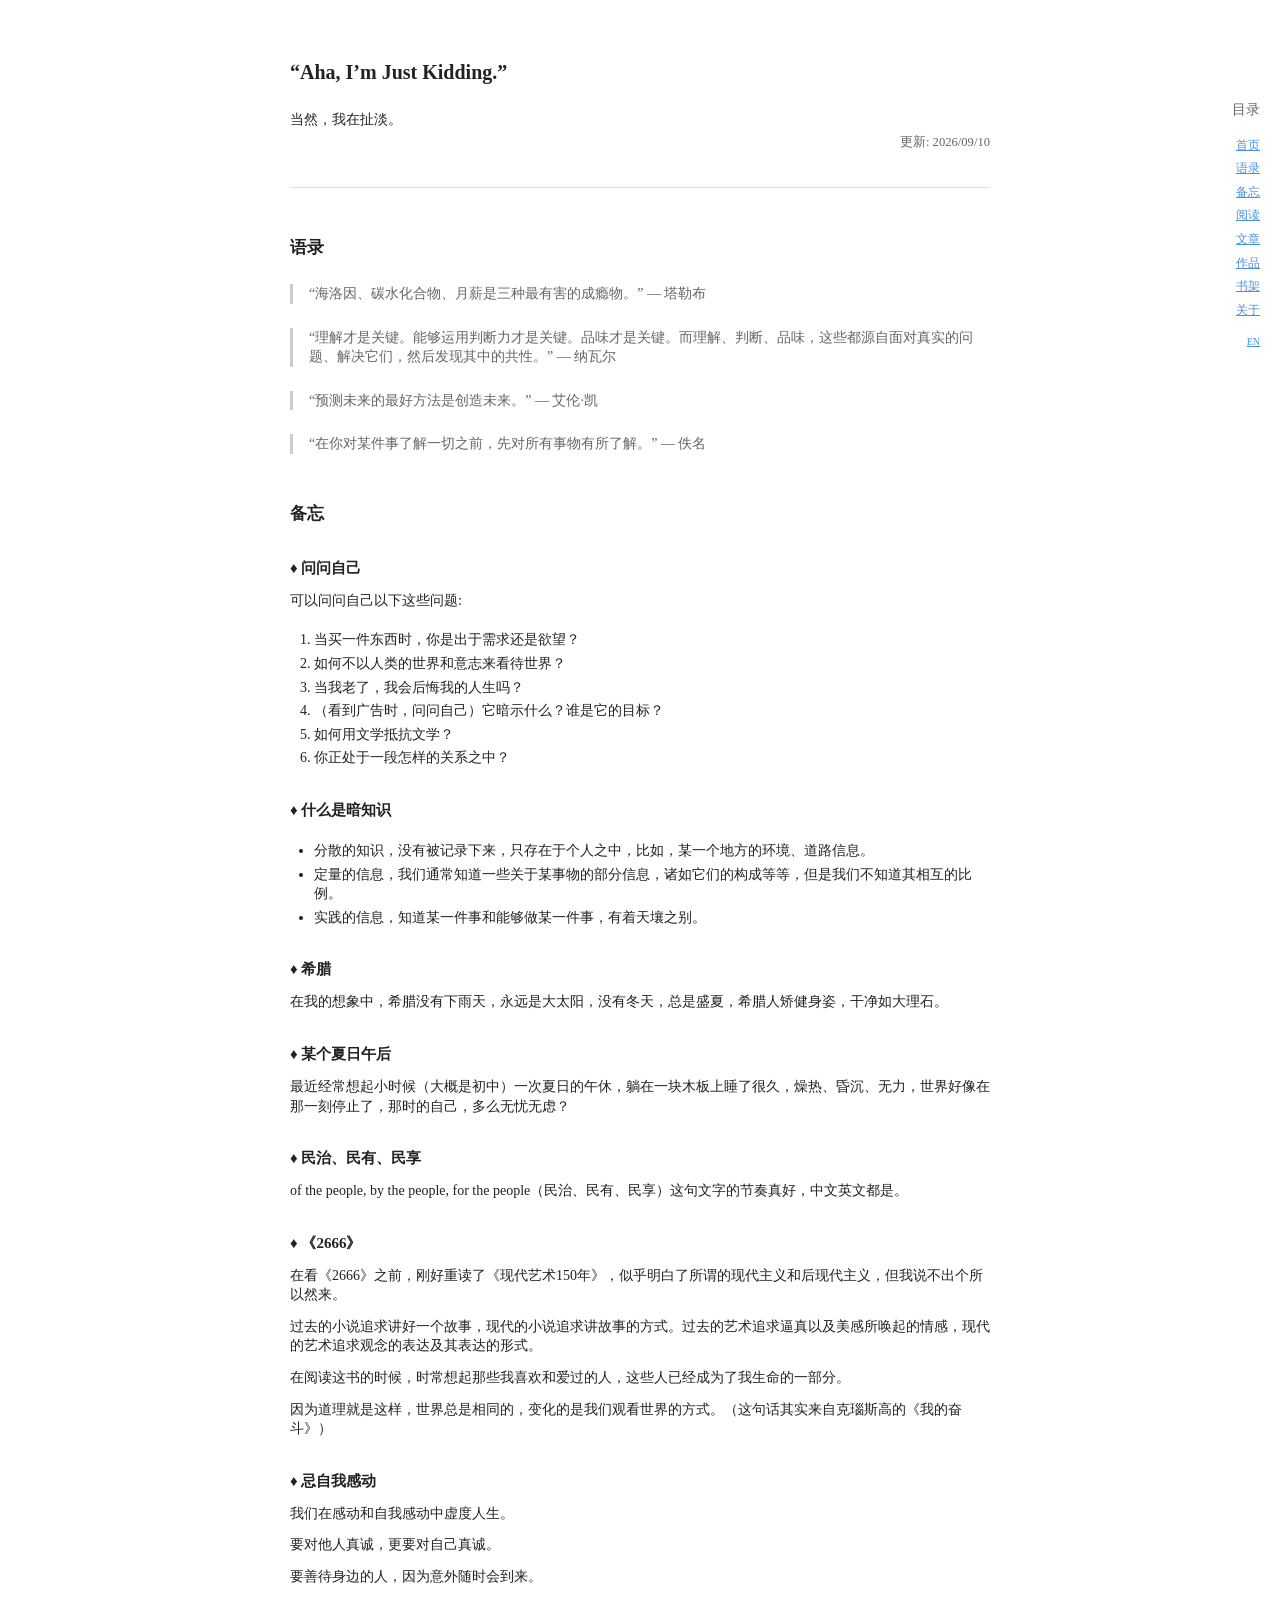
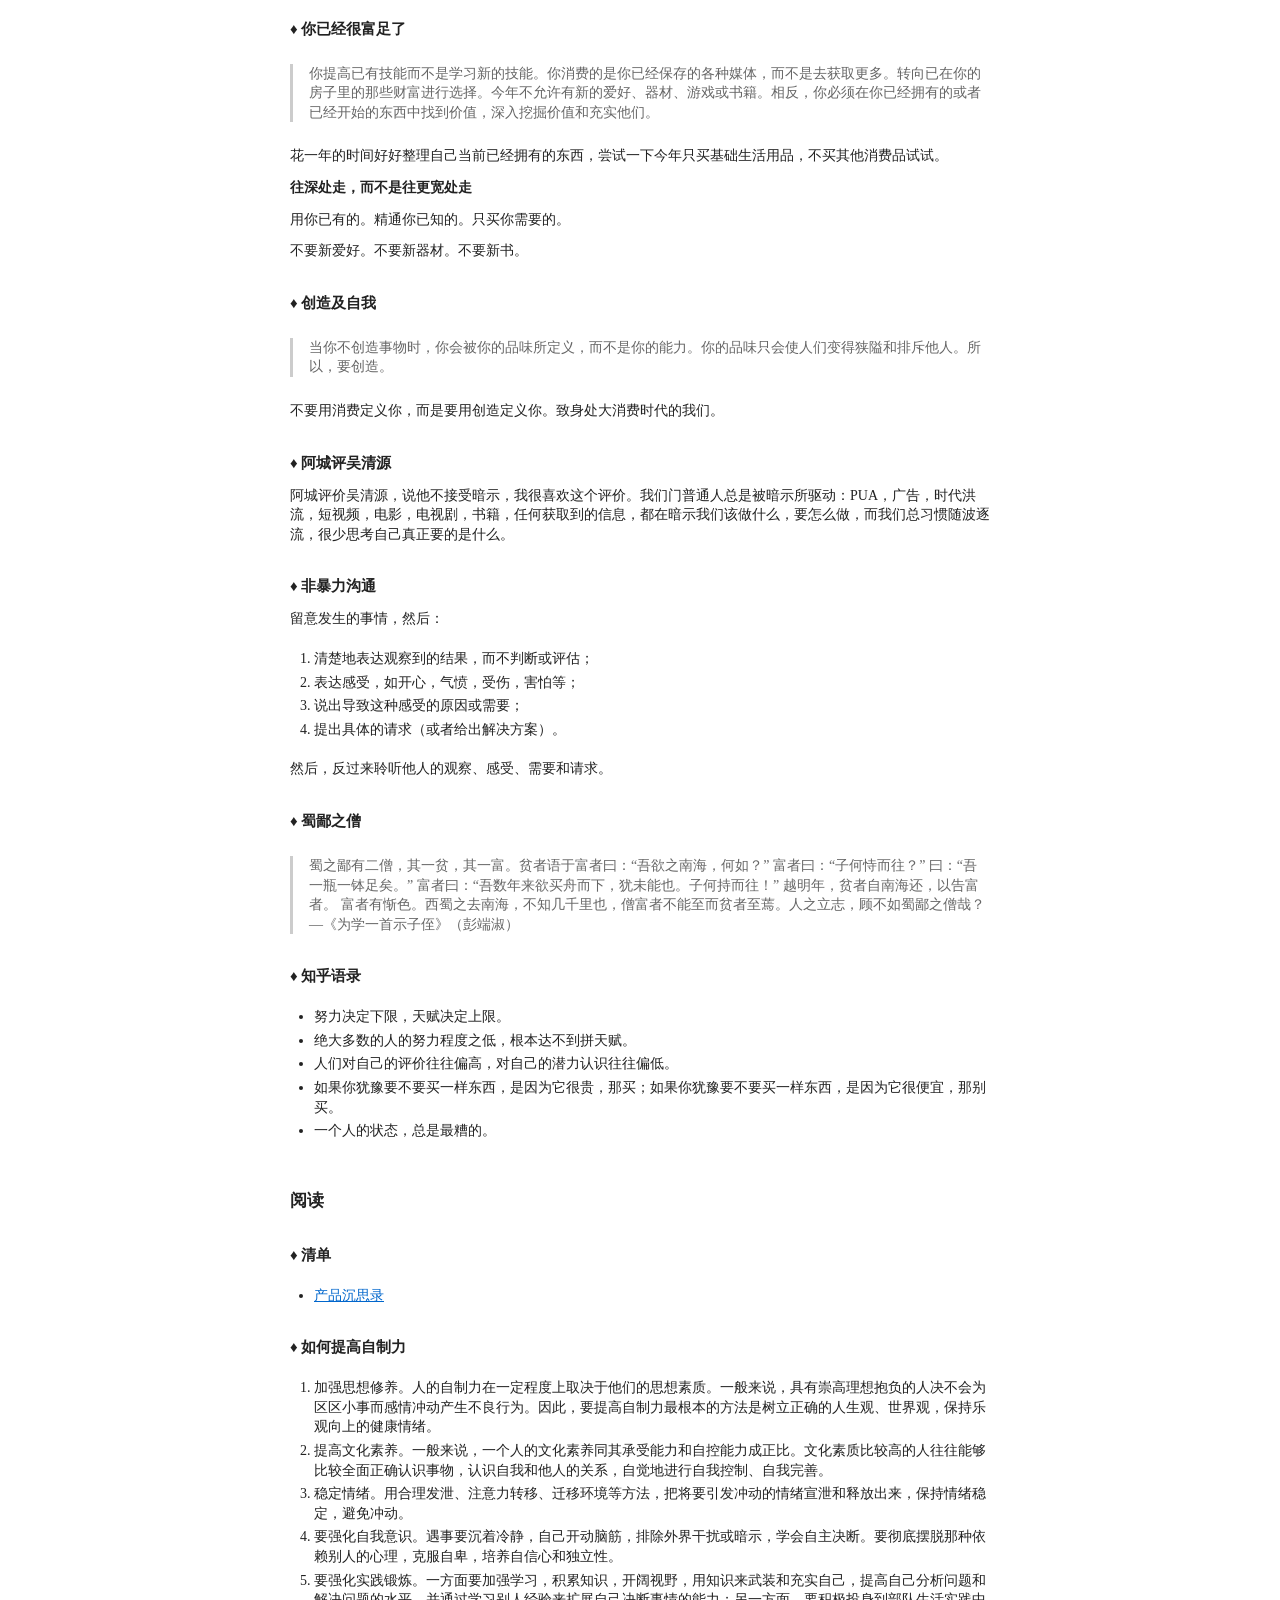
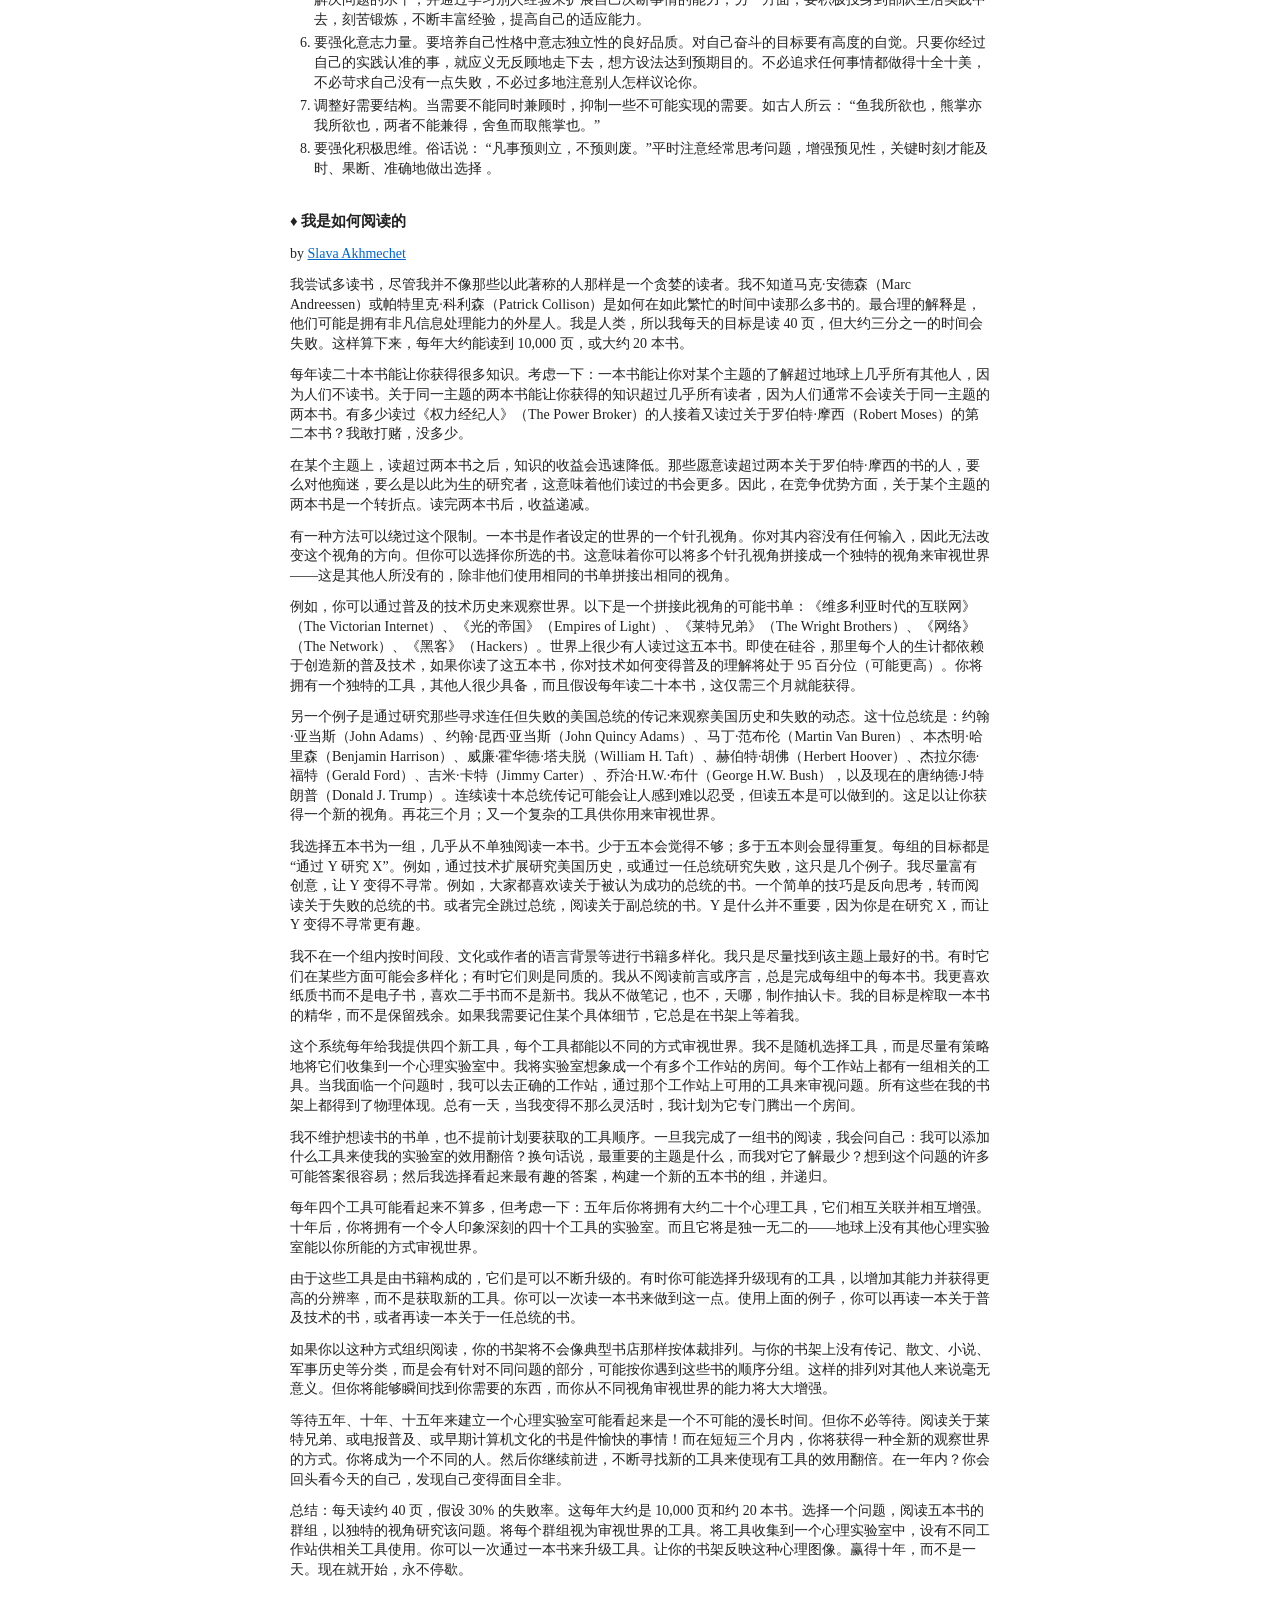
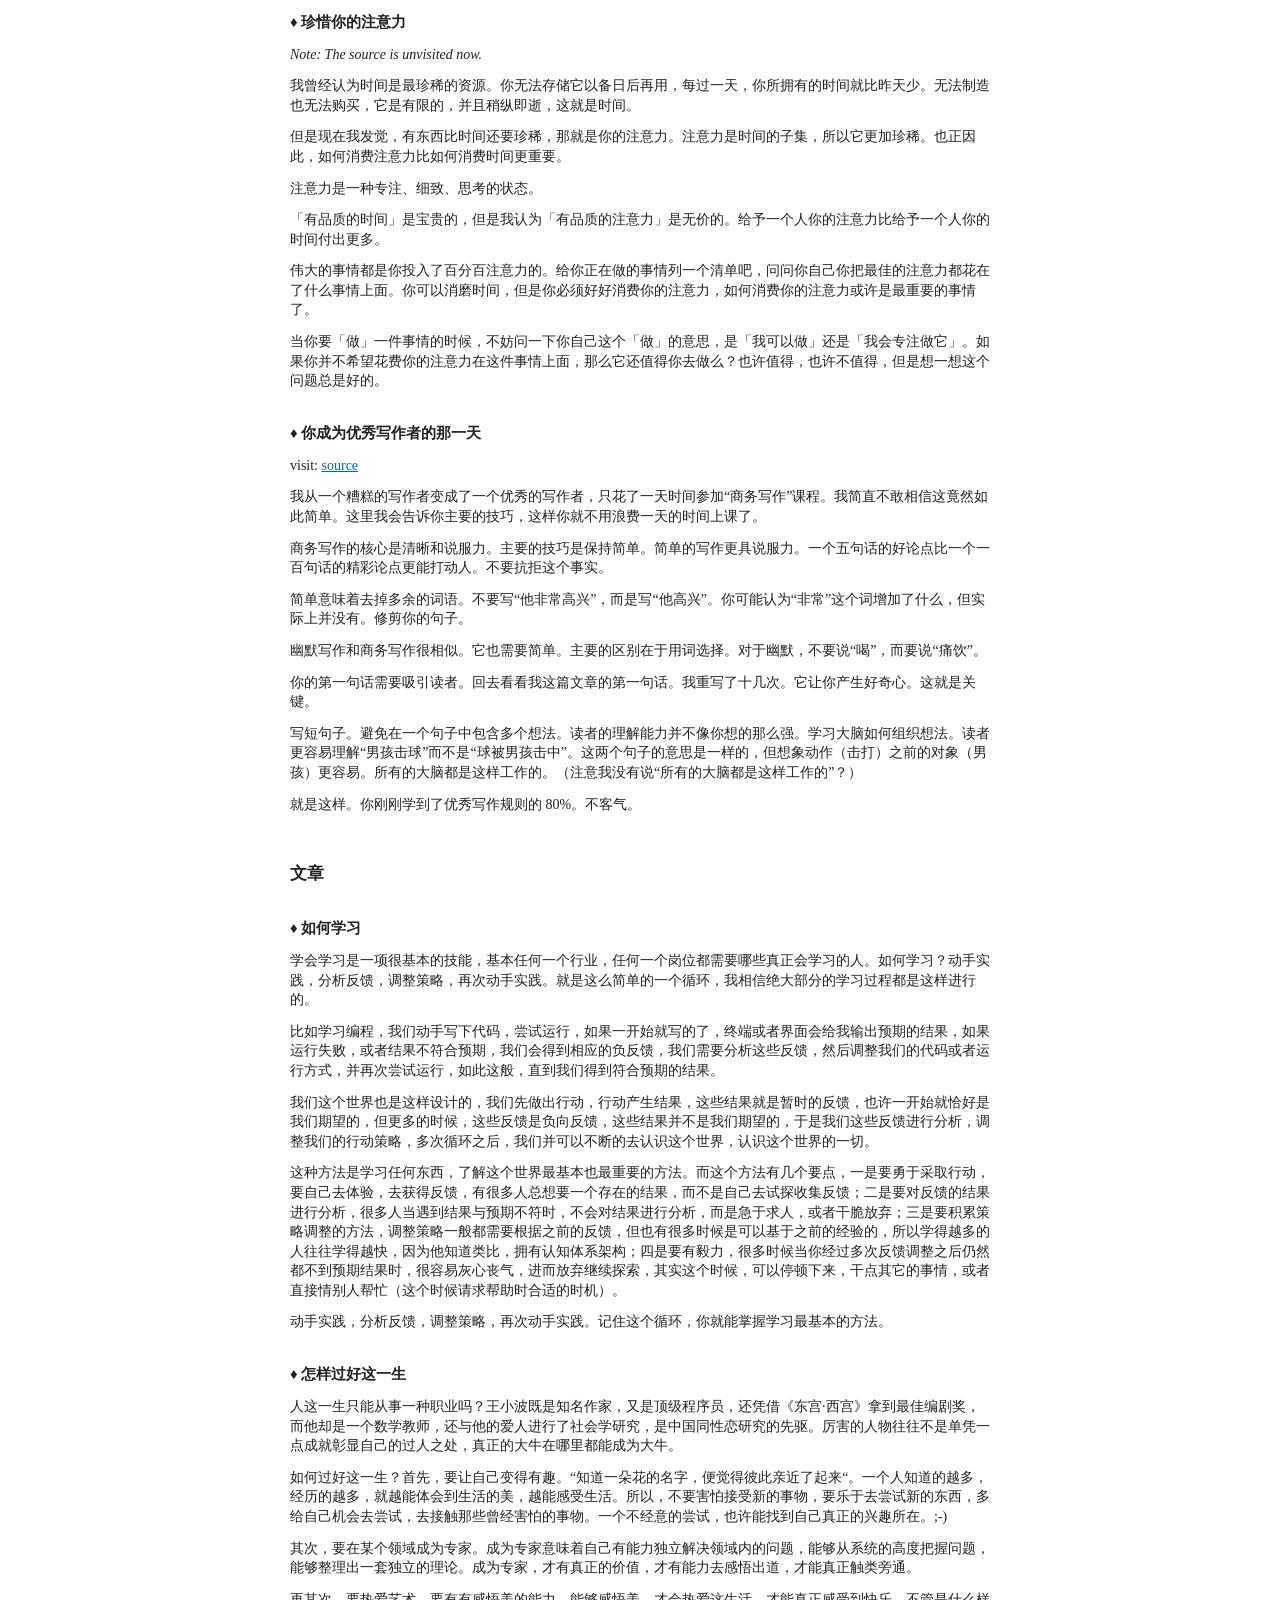
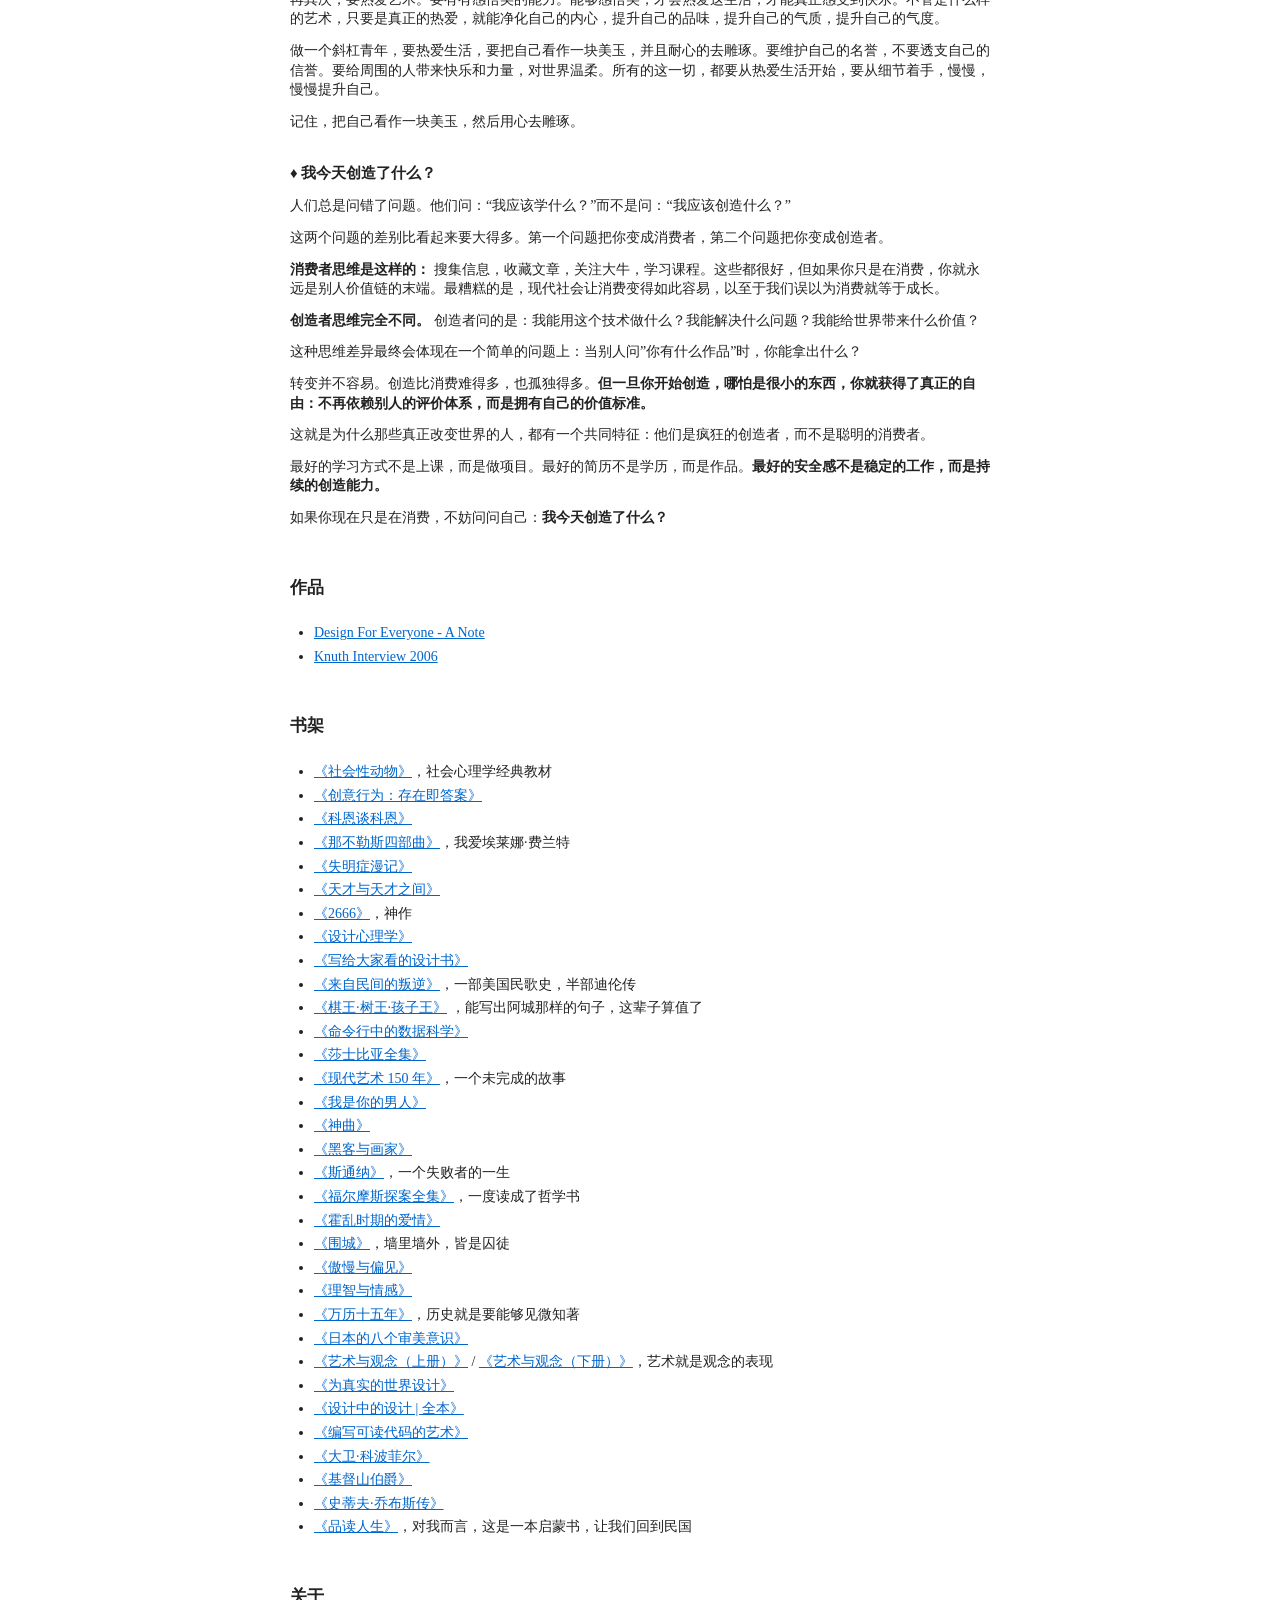
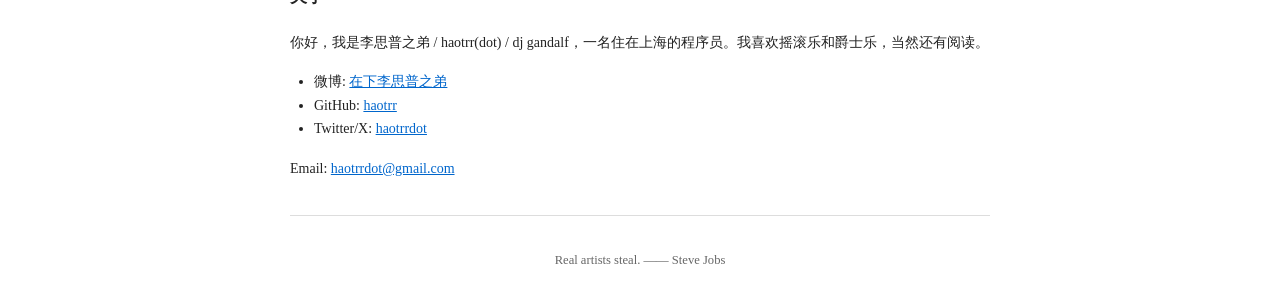
==== commit 1013cac9: "将仓库与源文件命名统一为 page。 Co-authored-by: Cursor <cursoragent@cursor.com>" ====
--- a/index.html
+++ b/index.html
@@ -13,7 +13,7 @@
     <div class="main-content">
 <h1 id="aha-im-just-kidding.">“Aha, I’m Just Kidding.”</h1>
 <p>当然，我在扯淡。</p>
-<p class="update-time">更新: 2026/09/08</p>
+<p class="update-time">更新: 2026/09/10</p>
 <hr />
 <h2 id="语录">语录</h2>
 <blockquote>
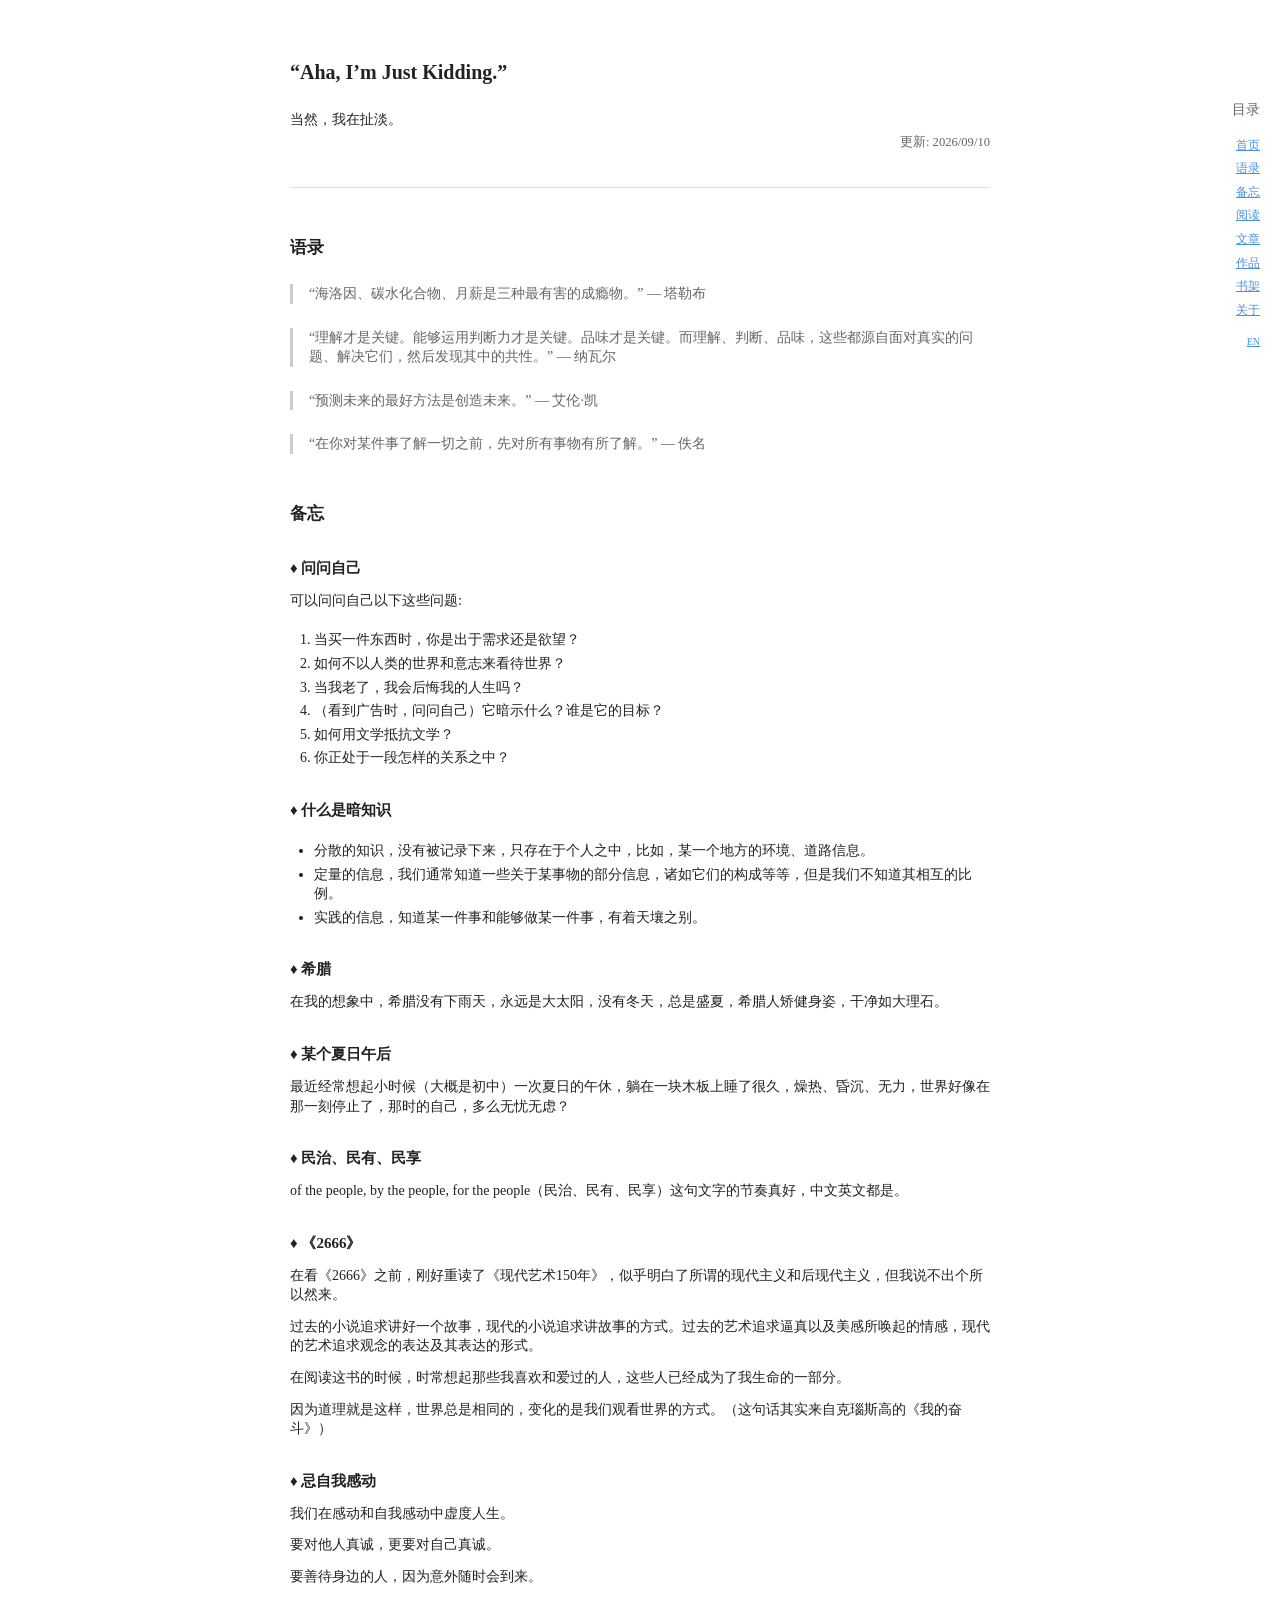
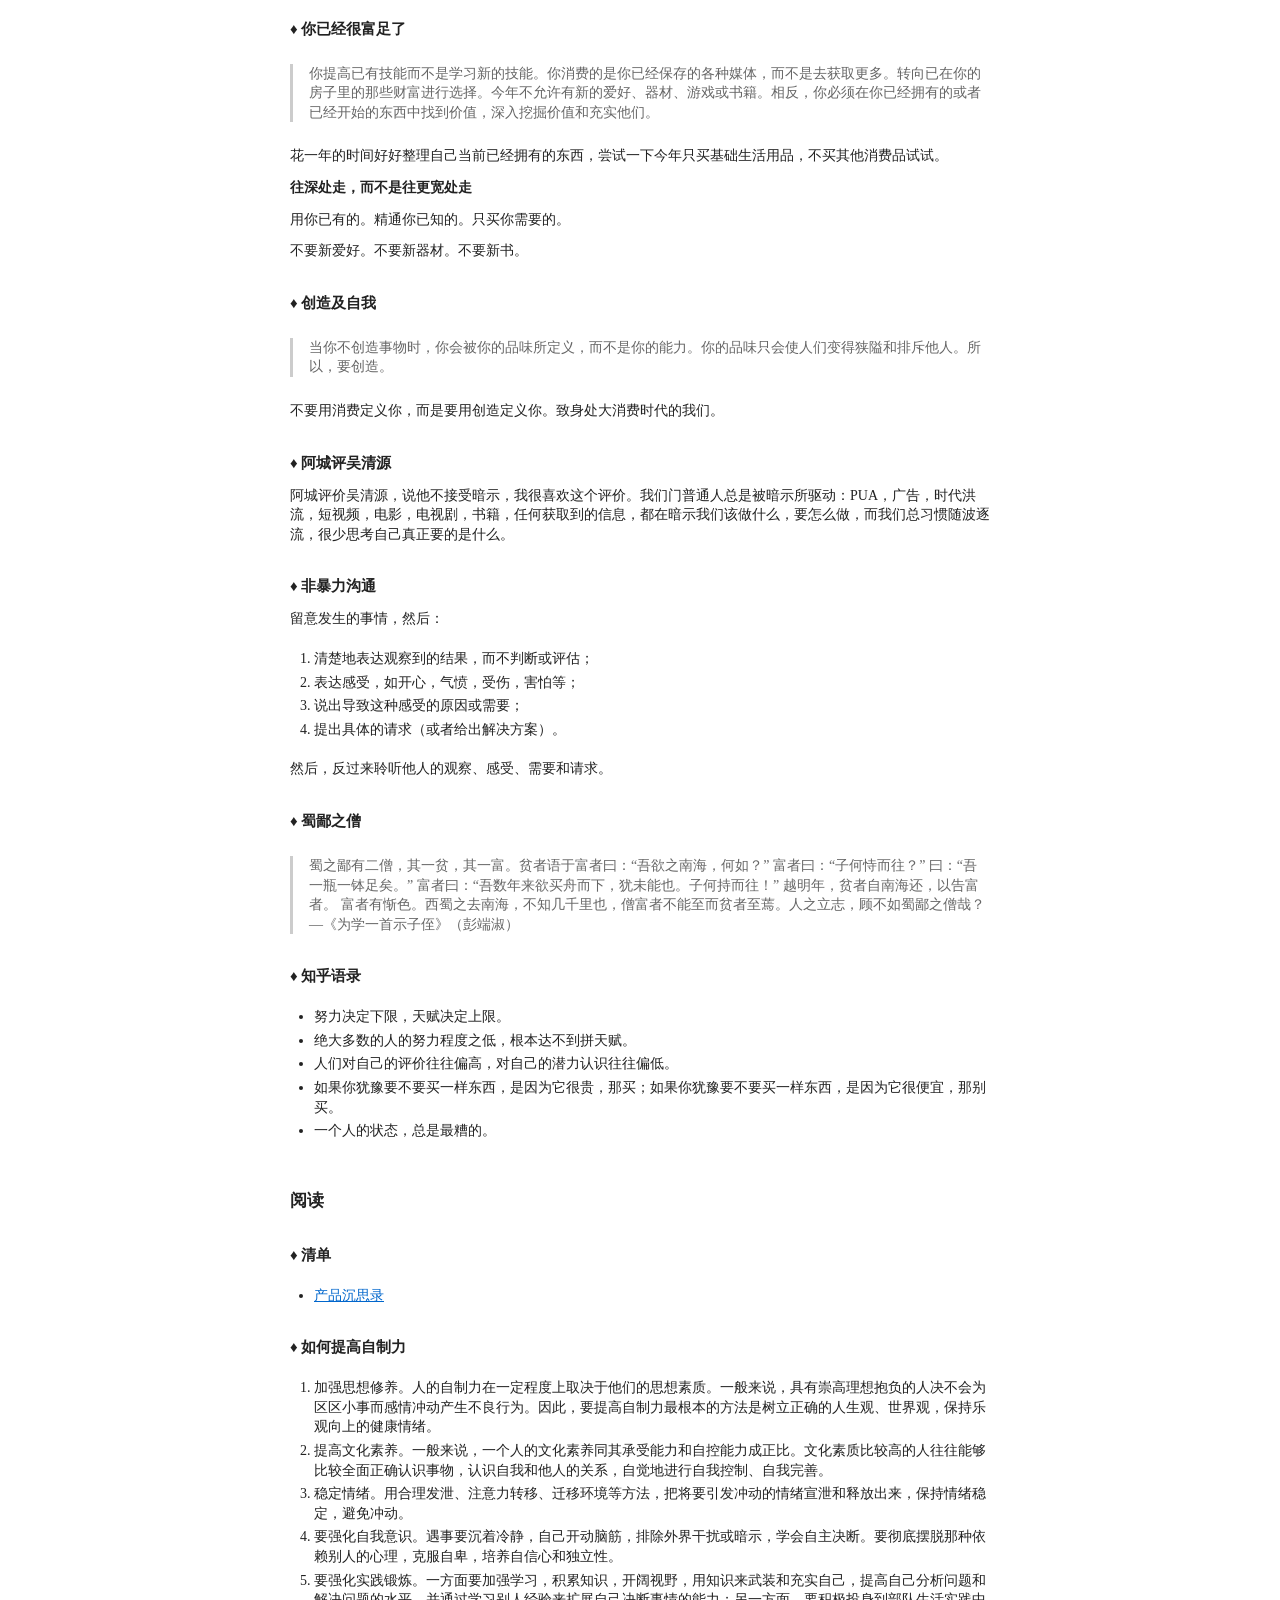
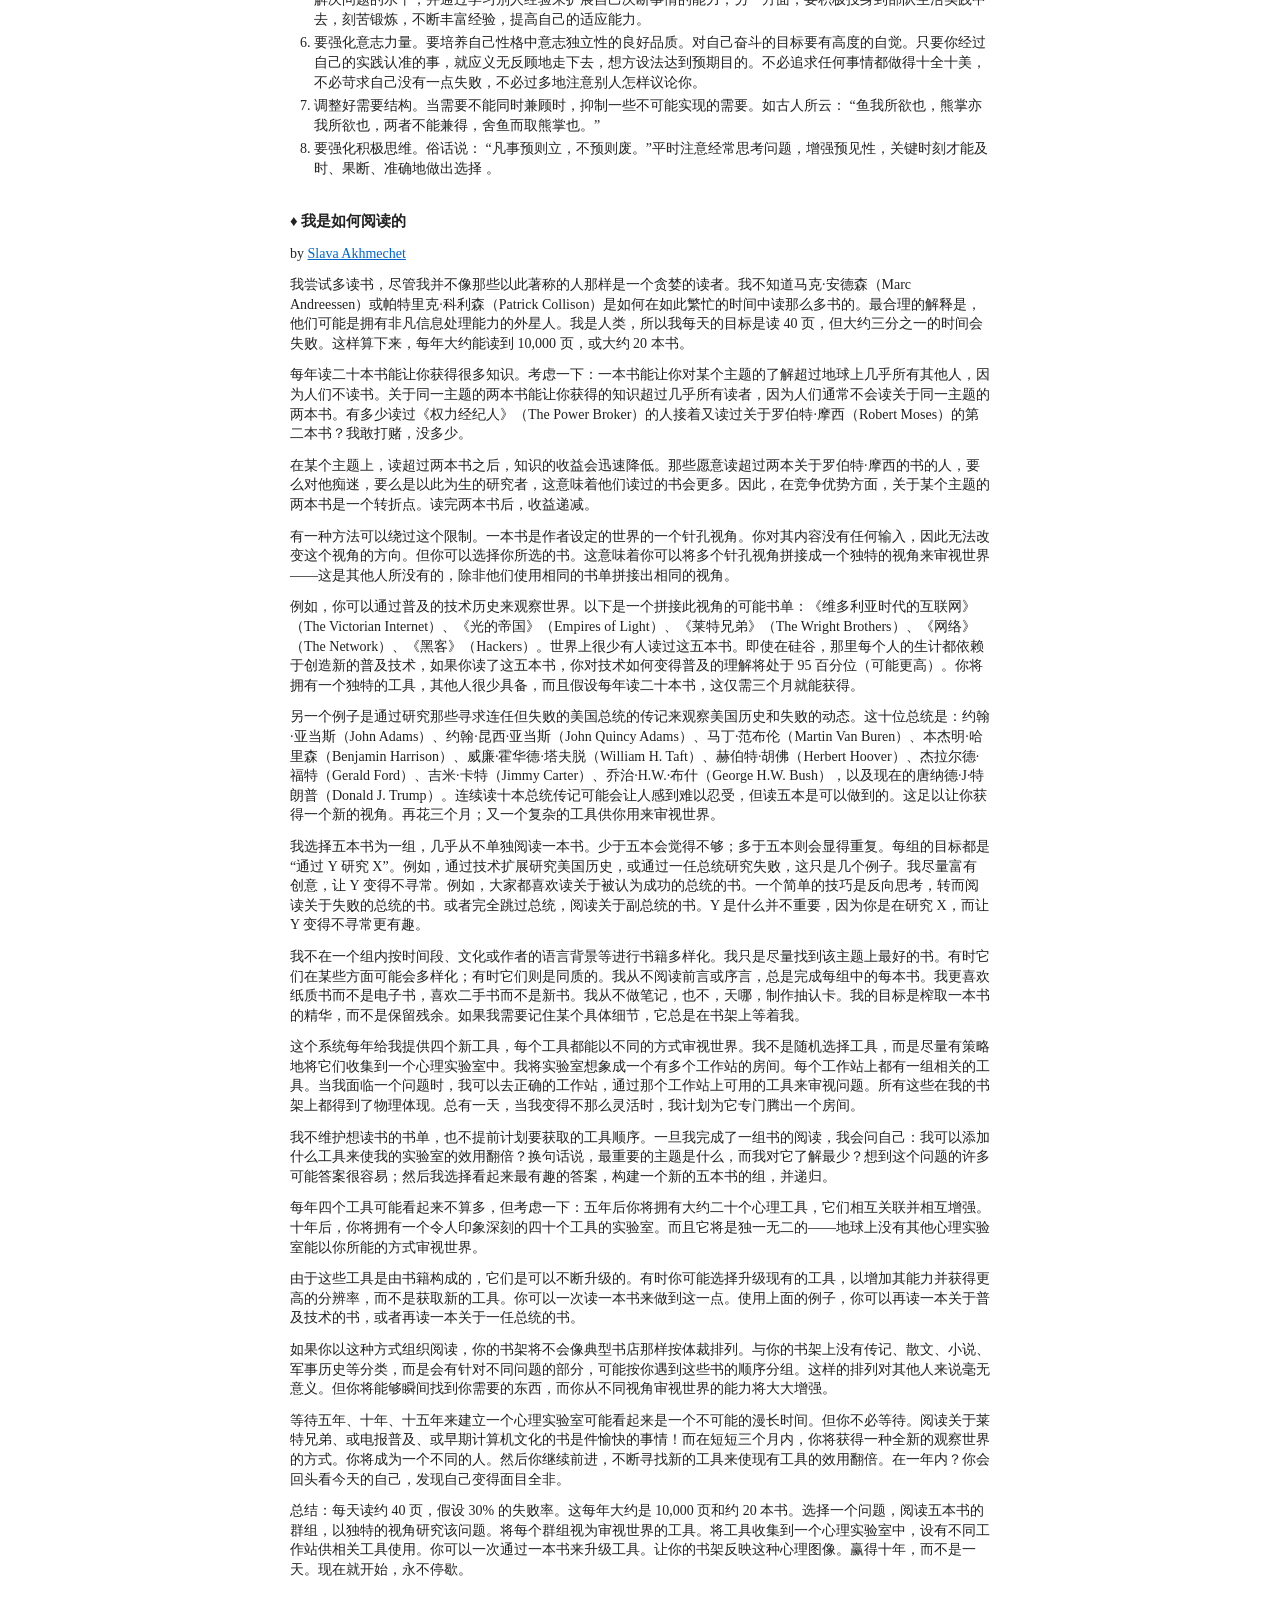
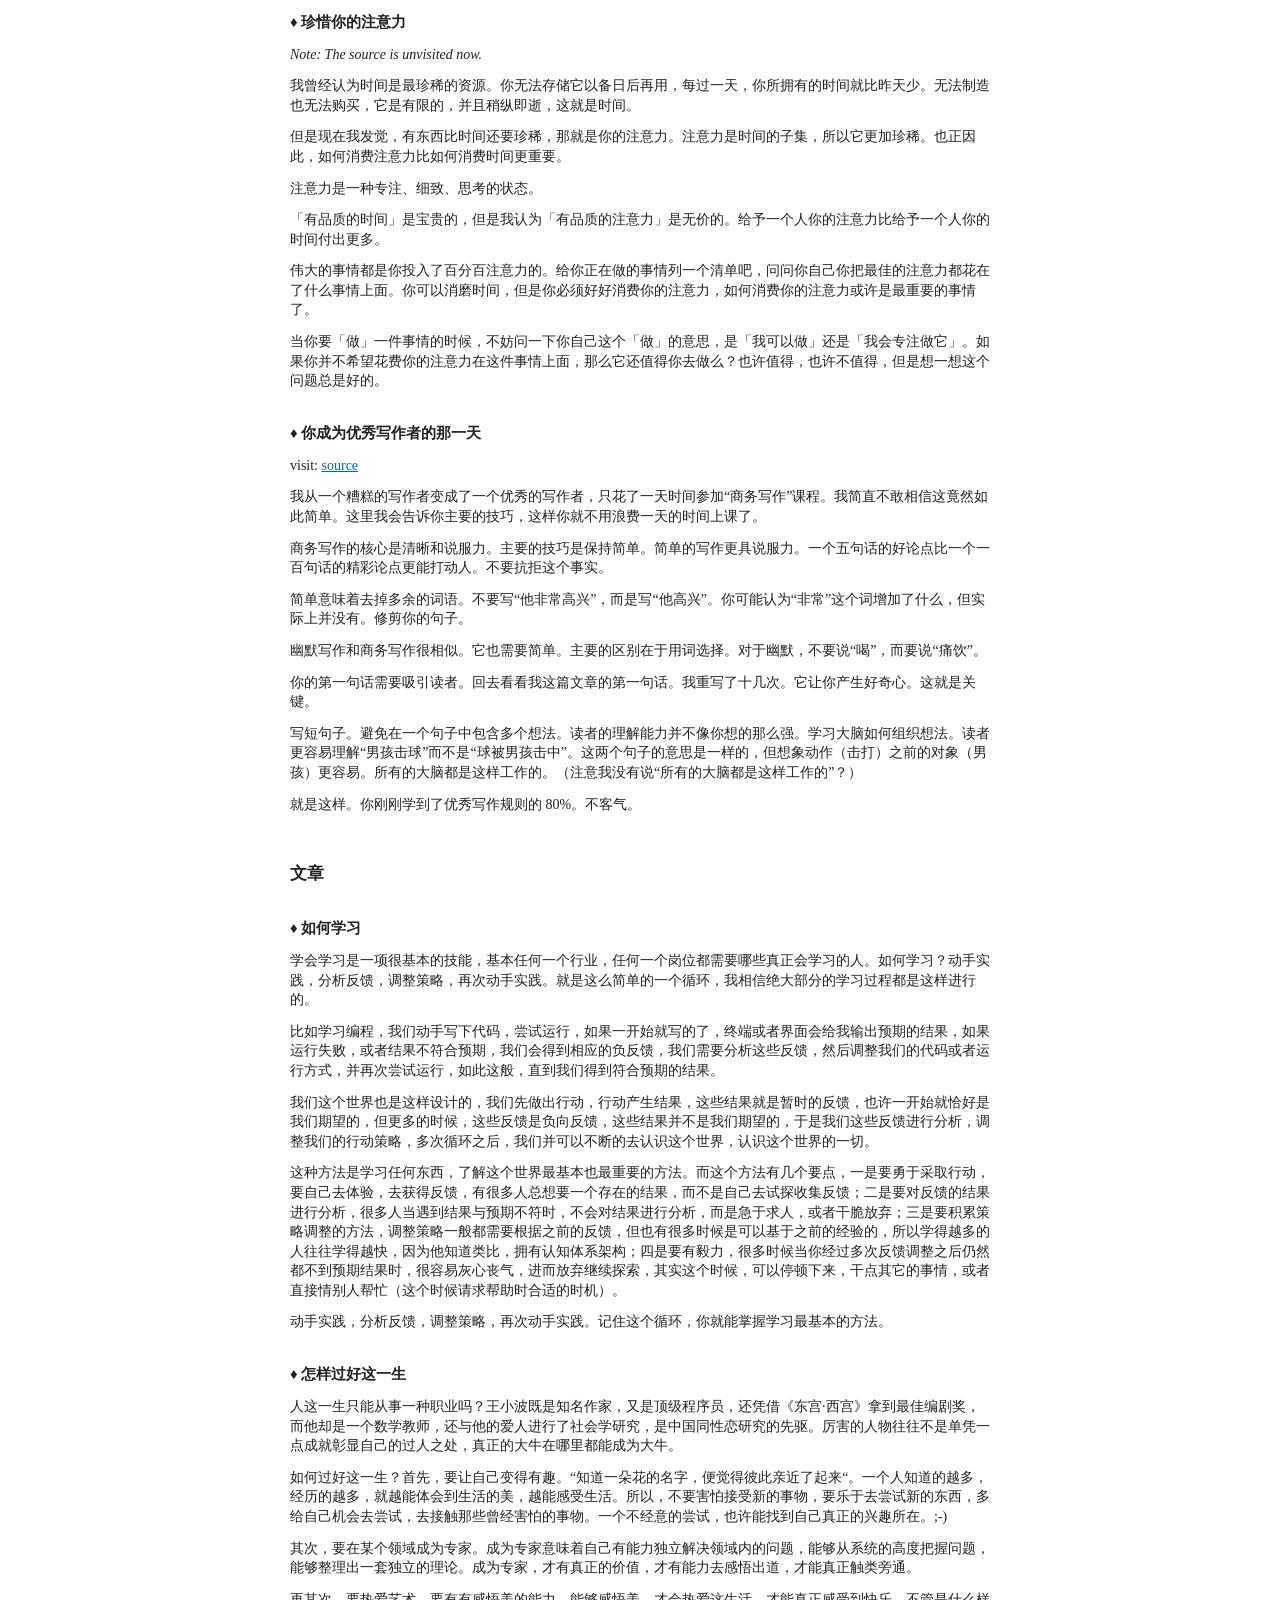
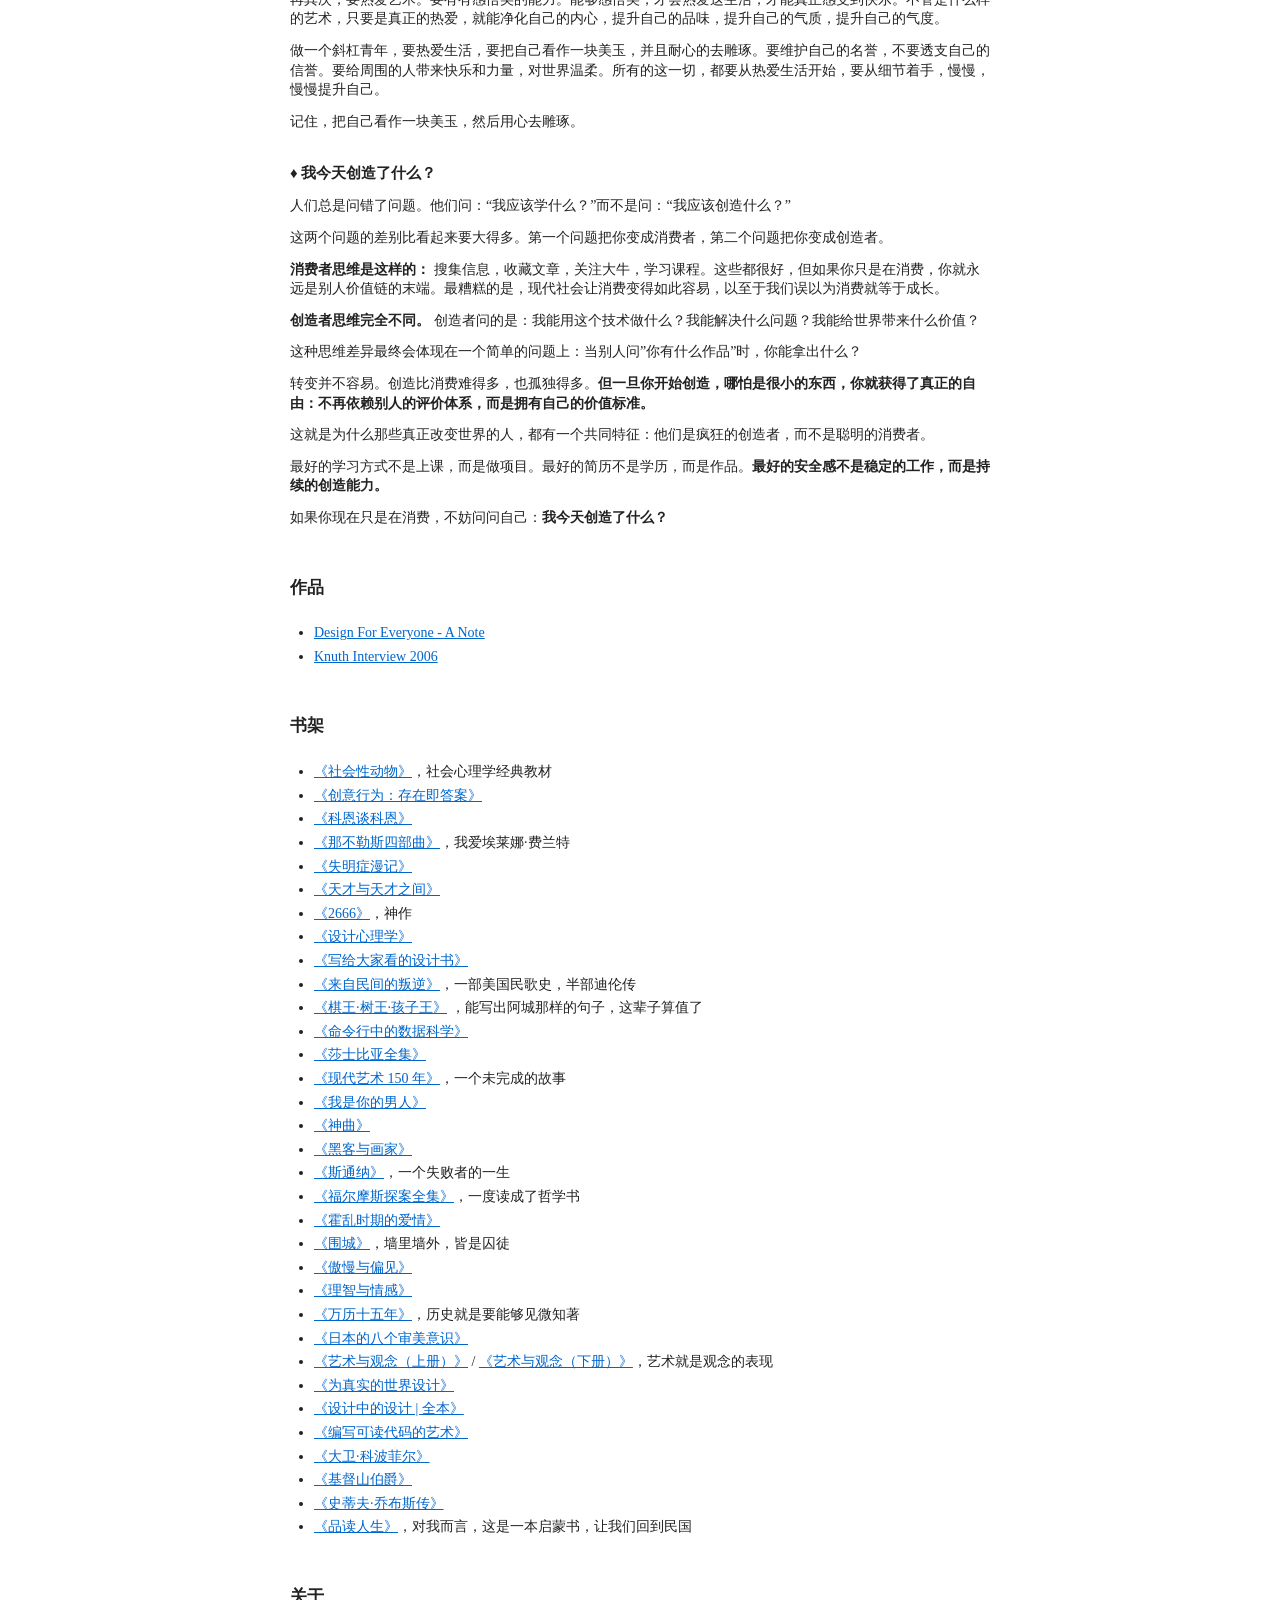
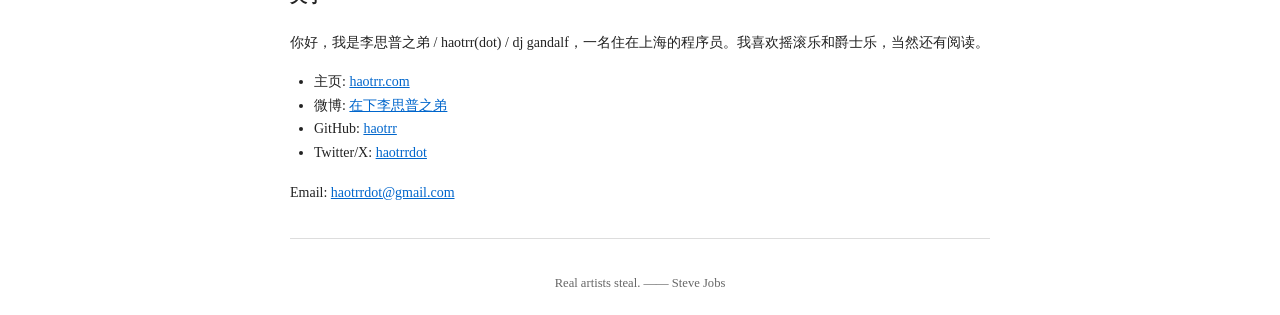
==== commit b9274999: "在关于中补充个人主页链接。 Co-authored-by: Cursor <cursoragent@cursor.com>" ====
--- a/index.html
+++ b/index.html
@@ -214,6 +214,7 @@
 <h2 id="关于">关于</h2>
 <p>你好，我是李思普之弟 / haotrr(dot) / dj gandalf，一名住在上海的程序员。我喜欢摇滚乐和爵士乐，当然还有阅读。</p>
 <ul>
+<li>主页: <a href="https://haotrr.com">haotrr.com</a></li>
 <li>微博: <a href="https://weibo.com/u/1762280947">在下李思普之弟</a></li>
 <li>GitHub: <a href="https://github.com/haotrr">haotrr</a></li>
 <li>Twitter/X: <a href="https://x.com/haotrrdot">haotrrdot</a></li>
